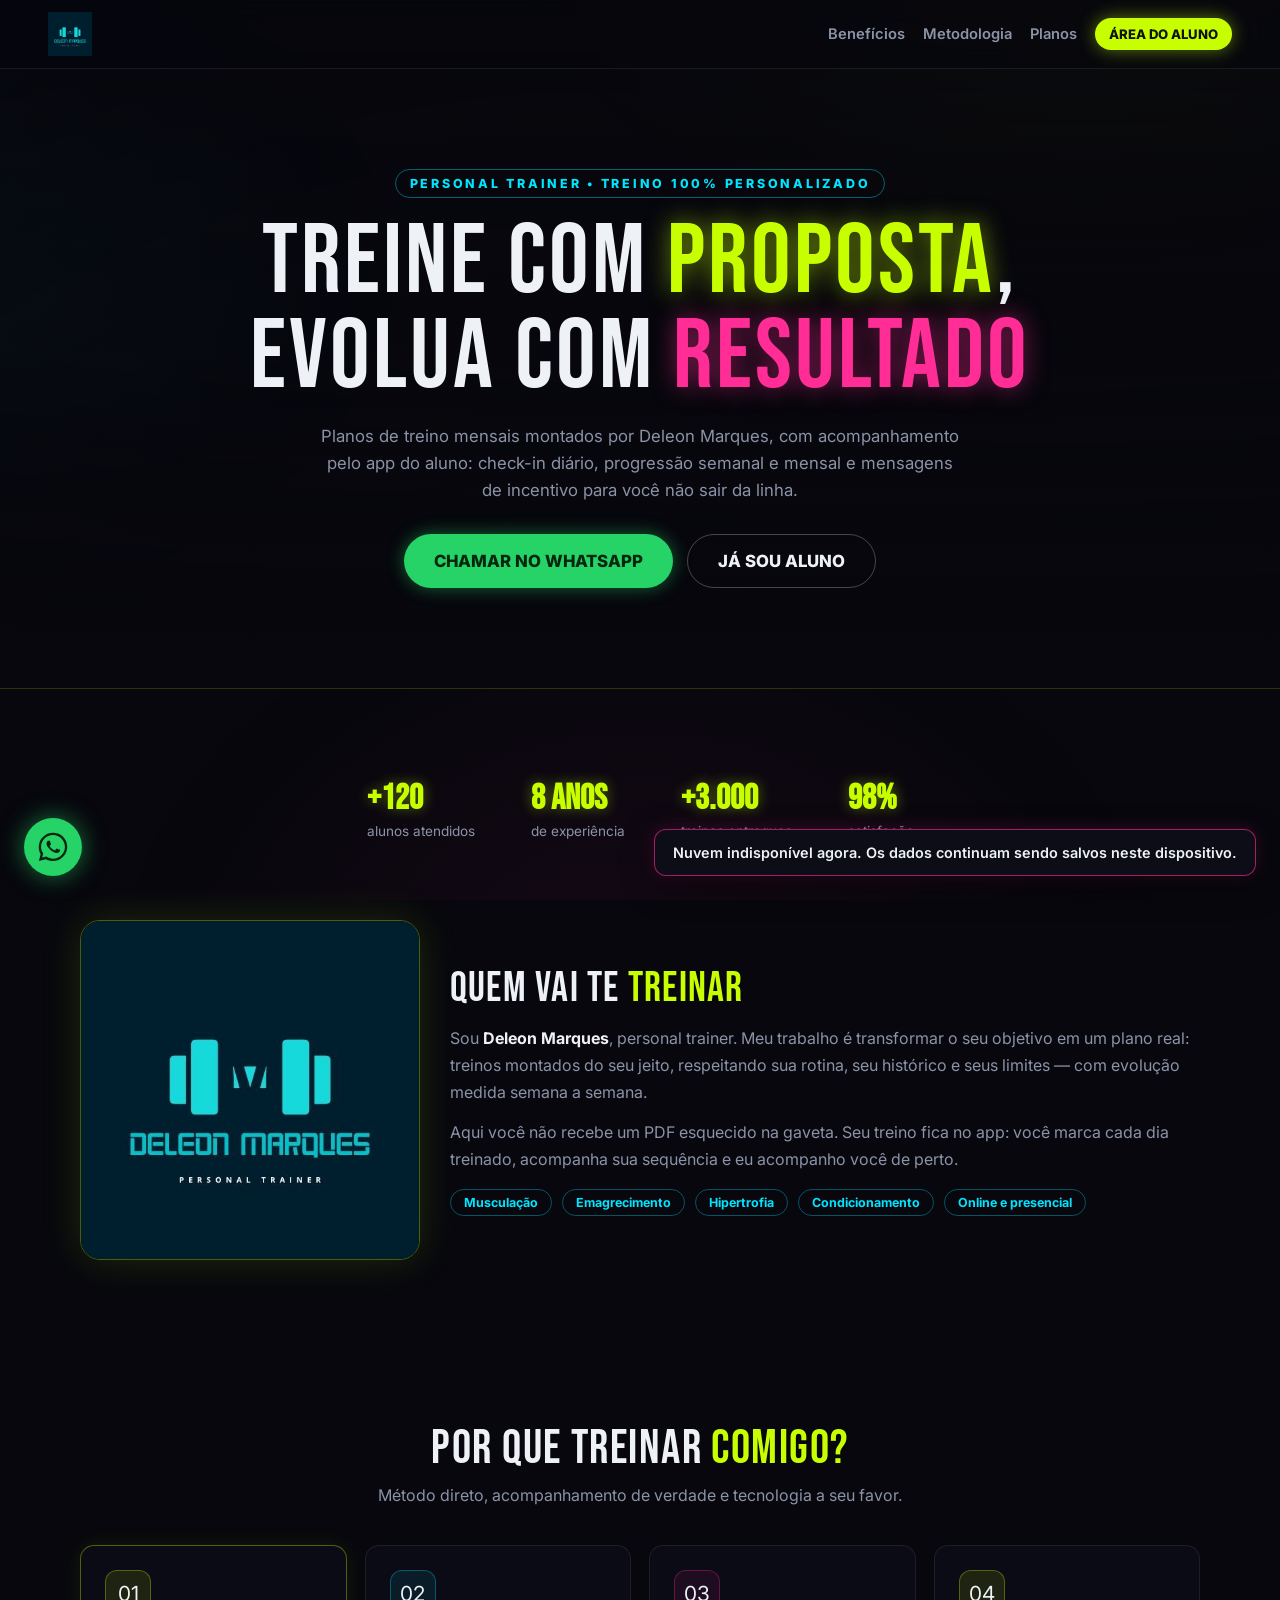
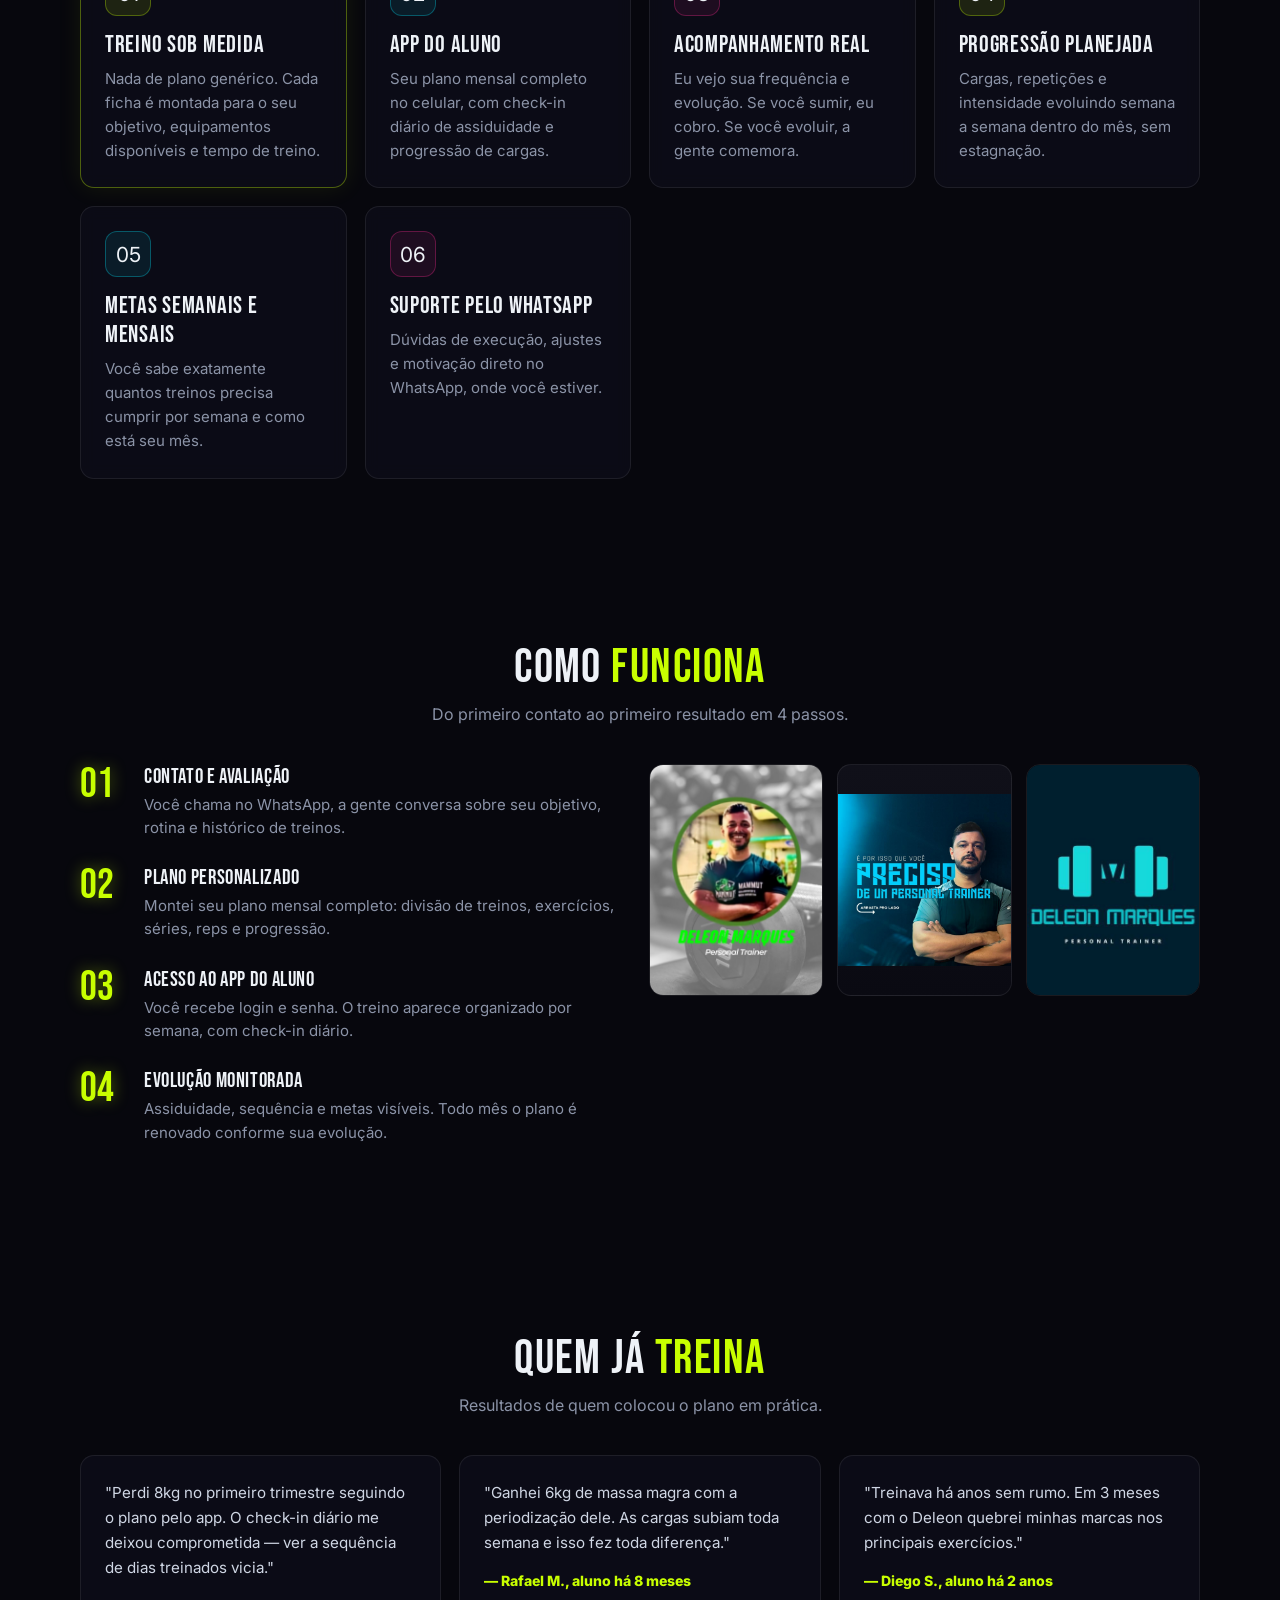
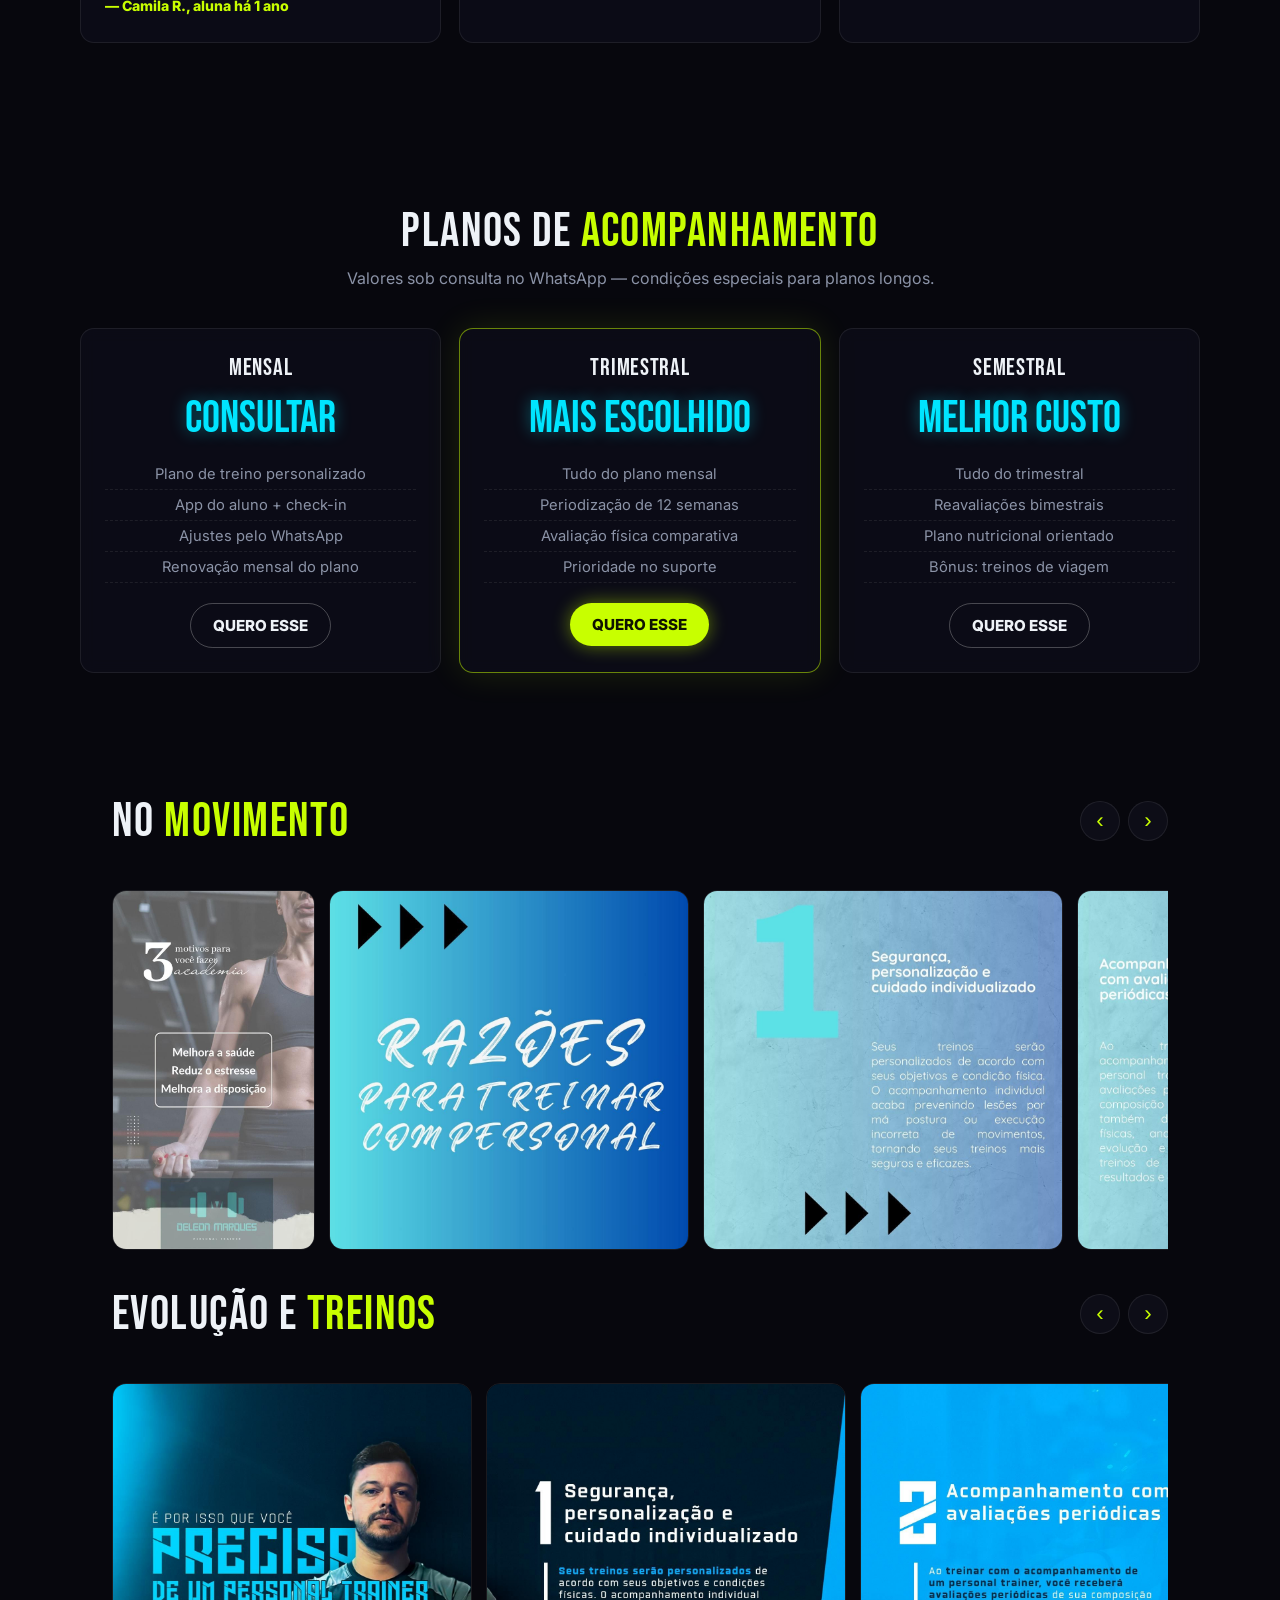
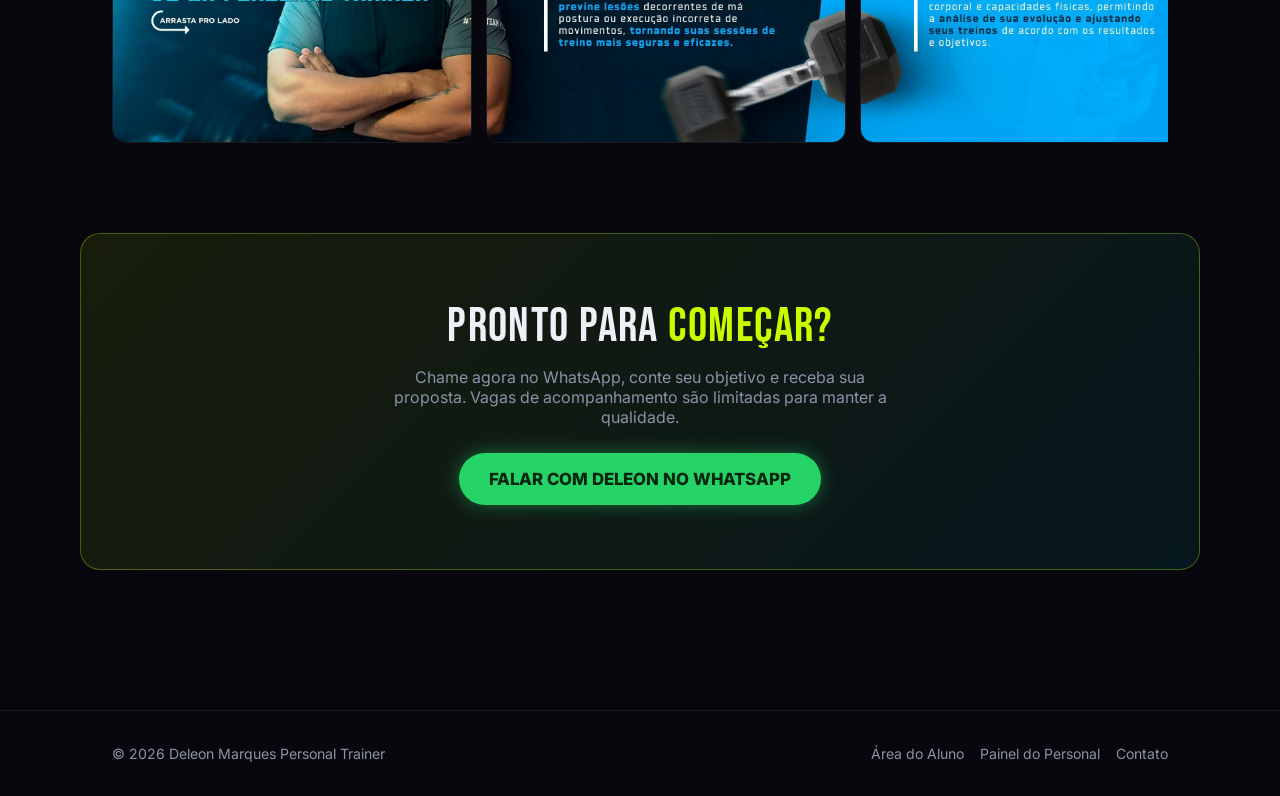
==== index.html @ 44168862 "Imports Deleon Fit - App do Personal Trainer (PWA)" ====
﻿<!DOCTYPE html>
<html lang="pt-BR">
<head>
  <meta charset="UTF-8">
  <meta name="viewport" content="width=device-width, initial-scale=1.0">
  <meta name="theme-color" content="#07070d">
  <title>Deleon Marques | Personal Trainer - Treino personalizado com acompanhamento</title>
  <link rel="icon" type="image/png" href="assets/logo.png">
  <link rel="manifest" href="manifest.json">
  <link rel="stylesheet" href="css/styles.css">
</head>
<body>

  <header class="topbar">
    <a class="brand" href="./">
      <img class="logo-img" src="assets/logo.png" alt="">
      <span class="logo-text">DELEON<span>MARQUES</span></span>
    </a>
    <nav>
      <a class="nav-link" href="#beneficios">Benefícios</a>
      <a class="nav-link" href="#metodologia">Metodologia</a>
      <a class="nav-link" href="#planos">Planos</a>
      <a class="btn btn-neon btn-sm" href="login.html">ÁREA DO ALUNO</a>
    </nav>
  </header>

  <section class="hero-cover" id="inicio">
    <div class="container">
      <div class="hero">
        <span class="tag">Personal Trainer • Treino 100% personalizado</span>
        <h1>TREINE COM <span class="hl">PROPOSTA</span>,<br>EVOLUA COM <span class="hl2">RESULTADO</span></h1>
        <p class="sub">
          Planos de treino mensais montados por Deleon Marques, com acompanhamento pelo app do aluno:
          check-in diário, progressão semanal e mensal e mensagens de incentivo para você não sair da linha.
        </p>
        <div class="cta-row">
          <a class="btn btn-wa btn-lg wa-link" href="#" target="_blank" rel="noopener">
            CHAMAR NO WHATSAPP
          </a>
          <a class="btn btn-outline btn-lg" href="login.html">JÁ SOU ALUNO</a>
        </div>
      </div>
    </div>
  </section>

  <section class="container" style="padding-top:40px;">
    <div class="hero-stats">
      <div class="stat"><b>+120</b><span>alunos atendidos</span></div>
      <div class="stat"><b>8 anos</b><span>de experiência</span></div>
      <div class="stat"><b>+3.000</b><span>treinos entregues</span></div>
      <div class="stat"><b>98%</b><span>satisfação</span></div>
    </div>
  </section>

  <section class="block container" id="sobre">
    <div class="about-grid">
      <div class="about-photo">
        <img src="assets/blog-personal.jpg" alt="Personal trainer Deleon Marques">
      </div>
      <div class="about-txt">
        <h3>QUEM VAI TE <em>TREINAR</em></h3>
        <p>
          Sou <b style="color:var(--text);">Deleon Marques</b>, personal trainer. Meu trabalho é transformar
          o seu objetivo em um plano real: treinos montados do seu jeito, respeitando sua rotina,
          seu histórico e seus limites — com evolução medida semana a semana.
        </p>
        <p>
          Aqui você não recebe um PDF esquecido na gaveta. Seu treino fica no app: você marca
          cada dia treinado, acompanha sua sequência e eu acompanho você de perto.
        </p>
        <div class="chips">
          <span class="chip">Musculação</span>
          <span class="chip">Emagrecimento</span>
          <span class="chip">Hipertrofia</span>
          <span class="chip">Condicionamento</span>
          <span class="chip">Online e presencial</span>
        </div>
      </div>
    </div>
  </section>

  <section class="block container" id="beneficios">
    <div class="section-head">
      <h2>POR QUE TREINAR <em>COMIGO?</em></h2>
      <p>Método direto, acompanhamento de verdade e tecnologia a seu favor.</p>
    </div>
    <div class="grid grid-3">
      <div class="card glow-neon">
        <div class="icon">01</div>
        <h3>Treino sob medida</h3>
        <p>Nada de plano genérico. Cada ficha é montada para o seu objetivo, equipamentos disponíveis e tempo de treino.</p>
      </div>
      <div class="card cyan">
        <div class="icon">02</div>
        <h3>App do aluno</h3>
        <p>Seu plano mensal completo no celular, com check-in diário de assiduidade e progressão de cargas.</p>
      </div>
      <div class="card pink">
        <div class="icon">03</div>
        <h3>Acompanhamento real</h3>
        <p>Eu vejo sua frequência e evolução. Se você sumir, eu cobro. Se você evoluir, a gente comemora.</p>
      </div>
      <div class="card">
        <div class="icon">04</div>
        <h3>Progressão planejada</h3>
        <p>Cargas, repetições e intensidade evoluindo semana a semana dentro do mês, sem estagnação.</p>
      </div>
      <div class="card cyan">
        <div class="icon">05</div>
        <h3>Metas semanais e mensais</h3>
        <p>Você sabe exatamente quantos treinos precisa cumprir por semana e como está seu mês.</p>
      </div>
      <div class="card pink">
        <div class="icon">06</div>
        <h3>Suporte pelo WhatsApp</h3>
        <p>Dúvidas de execução, ajustes e motivação direto no WhatsApp, onde você estiver.</p>
      </div>
    </div>
  </section>

  <section class="block container" id="metodologia">
    <div class="section-head">
      <h2>COMO <em>FUNCIONA</em></h2>
      <p>Do primeiro contato ao primeiro resultado em 4 passos.</p>
    </div>
    <div class="grid grid-2">
      <div class="steps">
        <div class="step">
          <h3>Contato e avaliação</h3>
          <p>Você chama no WhatsApp, a gente conversa sobre seu objetivo, rotina e histórico de treinos.</p>
        </div>
        <div class="step">
          <h3>Plano personalizado</h3>
          <p>Montei seu plano mensal completo: divisão de treinos, exercícios, séries, reps e progressão.</p>
        </div>
        <div class="step">
          <h3>Acesso ao app do aluno</h3>
          <p>Você recebe login e senha. O treino aparece organizado por semana, com check-in diário.</p>
        </div>
        <div class="step">
          <h3>Evolução monitorada</h3>
          <p>Assiduidade, sequência e metas visíveis. Todo mês o plano é renovado conforme sua evolução.</p>
        </div>
      </div>
      <div>
        <div class="gallery-strip" style="margin-top:0;">
          <img src="assets/foto-1.jpg" alt="Treino na academia">
          <img class="inteira" src="assets/foto-2.jpg" alt="Acompanhamento de treino">
          <img src="assets/blog-personal.jpg" alt="Deleon Marques">
        </div>
      </div>
    </div>
  </section>

  <section class="block container" id="depoimentos">
    <div class="section-head">
      <h2>QUEM JÁ <em>TREINA</em></h2>
      <p>Resultados de quem colocou o plano em prática.</p>
    </div>
    <div class="grid grid-3">
      <div class="quote">
        "Perdi 8kg no primeiro trimestre seguindo o plano pelo app. O check-in diário me deixou
        comprometida — ver a sequência de dias treinados vicia."
        <div class="who">— Camila R., aluna há 1 ano</div>
      </div>
      <div class="quote">
        "Ganhei 6kg de massa magra com a periodização dele. As cargas subiam toda semana e isso
        fez toda diferença."
        <div class="who">— Rafael M., aluno há 8 meses</div>
      </div>
      <div class="quote">
        "Treinava há anos sem rumo. Em 3 meses com o Deleon quebrei minhas marcas nos principais
        exercícios."
        <div class="who">— Diego S., aluno há 2 anos</div>
      </div>
    </div>
  </section>

  <section class="block container" id="planos">
    <div class="section-head">
      <h2>PLANOS DE <em>ACOMPANHAMENTO</em></h2>
      <p>Valores sob consulta no WhatsApp — condições especiais para planos longos.</p>
    </div>
    <div class="grid grid-3">
      <div class="card price-card">
        <h3>MENSAL</h3>
        <div class="price">Consultar</div>
        <ul>
          <li>Plano de treino personalizado</li>
          <li>App do aluno + check-in</li>
          <li>Ajustes pelo WhatsApp</li>
          <li>Renovação mensal do plano</li>
        </ul>
        <a class="btn btn-outline wa-link" href="#" target="_blank">QUERO ESSE</a>
      </div>
      <div class="card price-card destaque">
        <h3>TRIMESTRAL</h3>
        <div class="price">Mais escolhido</div>
        <ul>
          <li>Tudo do plano mensal</li>
          <li>Periodização de 12 semanas</li>
          <li>Avaliação física comparativa</li>
          <li>Prioridade no suporte</li>
        </ul>
        <a class="btn btn-neon wa-link" href="#" target="_blank">QUERO ESSE</a>
      </div>
      <div class="card price-card">
        <h3>SEMESTRAL</h3>
        <div class="price">Melhor custo</div>
        <ul>
          <li>Tudo do trimestral</li>
          <li>Reavaliações bimestrais</li>
          <li>Plano nutricional orientado</li>
          <li>Bônus: treinos de viagem</li>
        </ul>
        <a class="btn btn-outline wa-link" href="#" target="_blank">QUERO ESSE</a>
      </div>
    </div>
  </section>

  <section class="carousel-section container" style="margin-top:40px;">
    <div class="section-head" style="display:flex;align-items:center;gap:16px;flex-wrap:wrap;">
      <h2 style="margin:0;">NO <em>MOVIMENTO</em></h2>
      <div style="flex:1;"></div>
      <div class="car-nav">
        <button type="button" class="car-btn" data-target="car-a" data-dir="-1" aria-label="Anterior">‹</button>
        <button type="button" class="car-btn" data-target="car-a" data-dir="1" aria-label="Próxima">›</button>
      </div>
    </div>
    <div class="carousel" id="car-a">
      <img src="assets/car1/1.jpeg" alt="Imagem 1" loading="lazy">
      <img src="assets/car1/2.jpeg" alt="Imagem 2" loading="lazy">
      <img src="assets/car1/3.jpeg" alt="Imagem 3" loading="lazy">
      <img src="assets/car1/4.jpeg" alt="Imagem 4" loading="lazy">
      <img src="assets/car1/5.jpeg" alt="Imagem 5" loading="lazy">
      <img src="assets/car1/6.jpeg" alt="Imagem 6" loading="lazy">
      <img src="assets/car1/7.jpeg" alt="Imagem 7" loading="lazy">
      <img src="assets/car1/8.jpeg" alt="Imagem 8" loading="lazy">
    </div>
  </section>

  <section class="carousel-section container" style="margin-top:26px;">
    <div class="section-head" style="display:flex;align-items:center;gap:16px;flex-wrap:wrap;">
      <h2 style="margin:0;">EVOLUÇÃO E <em>TREINOS</em></h2>
      <div style="flex:1;"></div>
      <div class="car-nav">
        <button type="button" class="car-btn" data-target="car-b" data-dir="-1" aria-label="Anterior">‹</button>
        <button type="button" class="car-btn" data-target="car-b" data-dir="1" aria-label="Próxima">›</button>
      </div>
    </div>
    <div class="carousel" id="car-b">
      <img src="assets/car2/2_1.jpeg" alt="Imagem 2.1" loading="lazy">
      <img src="assets/car2/2_2.jpeg" alt="Imagem 2.2" loading="lazy">
      <img src="assets/car2/2_3.jpeg" alt="Imagem 2.3" loading="lazy">
      <img src="assets/car2/2_4.jpeg" alt="Imagem 2.4" loading="lazy">
      <img src="assets/car2/2_5.jpeg" alt="Imagem 2.5" loading="lazy">
    </div>
  </section>

  <section class="block container" id="contato">
    <div class="cta-final">
      <h2>PRONTO PARA <em style="font-style:normal;color:var(--neon);">COMEÇAR?</em></h2>
      <p>
        Chame agora no WhatsApp, conte seu objetivo e receba sua proposta.
        Vagas de acompanhamento são limitadas para manter a qualidade.
      </p>
      <a class="btn btn-wa btn-lg wa-link" href="#" target="_blank" rel="noopener">
        FALAR COM DELEON NO WHATSAPP
      </a>
    </div>
  </section>

  <footer class="site">
    <div class="container row">
      <div>© 2026 Deleon Marques Personal Trainer</div>
      <div style="display:flex;gap:16px;flex-wrap:wrap;">
        <a href="login.html">Área do Aluno</a>
        <a href="admin.html">Painel do Personal</a>
        <a href="#contato">Contato</a>
      </div>
    </div>
  </footer>

  <a class="wa-float wa-link" href="#" target="_blank" rel="noopener" aria-label="WhatsApp">
    <svg viewBox="0 0 32 32"><path d="M16 .8C7.6.8.8 7.6.8 16c0 2.7.7 5.3 2 7.6L.9 31l7.5-1.9c2.2 1.2 4.8 1.9 7.6 1.9 8.4 0 15.2-6.8 15.2-15.2S24.4.8 16 .8zm0 27.6c-2.4 0-4.7-.7-6.7-1.9l-.5-.3-4.4 1.1 1.2-4.3-.3-.5c-1.3-2-2-4.3-2-6.7C3.3 8.9 9 3.3 16 3.3S28.7 8.9 28.7 16 23 28.4 16 28.4zm7-9.4c-.4-.2-2.3-1.1-2.6-1.2-.3-.2-.6-.2-.8.1-.2.4-1 1.2-1.2 1.5-.2.3-.4.3-.8.1-.4-.2-1.6-.6-3-1.8-1.1-1-1.8-2.2-2-2.5-.2-.4 0-.6.2-.8.2-.2.4-.4.6-.7.2-.2.2-.4.4-.6.2-.2.1-.4 0-.6-.1-.2-.8-2-1.1-2.7-.3-.7-.6-.6-.8-.6h-.7c-.2 0-.6.1-.9.4-.3.4-1.2 1.2-1.2 2.9s1.2 3.4 1.4 3.6c.2.2 2.5 3.8 6 5.3.8.4 1.5.6 2 .7.8.3 1.6.2 2.2.1.7-.1 2.3-.9 2.6-1.8.3-.9.3-1.6.2-1.8-.1-.2-.3-.3-.7-.5z"/></svg>
  </a>

  <script src="js/store.js"></script>
  <script src="js/supabase-config.js"></script>
  <script src="js/cloud.js"></script>
  <script src="js/pwa.js"></script>
  <script>
    CloudReady(function () {
      var db = loadDB();
      var num = (db.settings && db.settings.whatsapp) || '5555997135782';
      var msg = encodeURIComponent('Olá Deleon! Vim pelo site e quero saber mais sobre os treinos personalizados.');
      document.querySelectorAll('.wa-link').forEach(function (a) {
        a.href = 'https://wa.me/' + num + '?text=' + msg;
      });
      document.querySelectorAll('.car-btn').forEach(function (b) {
        b.addEventListener('click', function () {
          var c = document.getElementById(b.dataset.target);
          if (c) c.scrollBy({ left: c.clientWidth * 0.9 * Number(b.dataset.dir), behavior: 'smooth' });
        });
      });
      document.querySelectorAll('img.logo-img').forEach(function (img) {
        img.addEventListener('load', function () { img.classList.add('has'); });
        if (img.complete && img.naturalWidth > 0) img.classList.add('has');
      });
    });
  </script>
</body>
</html>
---- css/styles.css ----
@import url('https://fonts.googleapis.com/css2?family=Bebas+Neue&family=Inter:wght@400;600;800&display=swap');

:root {
  --bg: #07070d;
  --panel: rgba(13, 13, 23, 0.92);
  --panel-solid: #0d0d17;
  --line: rgba(255, 255, 255, 0.08);
  --text: #eef2f7;
  --muted: #8b93a7;
  --neon: #c8ff00;
  --cyan: #00e5ff;
  --pink: #ff2d95;
  --wa: #25d366;
  --radius: 14px;
}

* { margin: 0; padding: 0; box-sizing: border-box; }

html { scroll-behavior: smooth; }

body {
  font-family: 'Inter', system-ui, sans-serif;
  background: var(--bg);
  color: var(--text);
  min-height: 100vh;
  position: relative;
}

body::before {
  content: '';
  display: none;
}

body::after {
  content: '';
  position: fixed;
  inset: 0;
  z-index: -1;
  background:
    radial-gradient(1000px 600px at 85% -10%, rgba(200, 255, 0, 0.07), transparent 60%),
    radial-gradient(900px 600px at -10% 30%, rgba(0, 229, 255, 0.06), transparent 60%),
    radial-gradient(900px 700px at 50% 110%, rgba(255, 45, 149, 0.06), transparent 60%);
}

h1, h2, h3, .display {
  font-family: 'Bebas Neue', Impact, sans-serif;
  letter-spacing: 0.03em;
  font-weight: 400;
}

a { color: inherit; }

img.logo-img {
  height: 44px;
  max-width: 180px;
  object-fit: contain;
  display: none;
}
img.logo-img.has { display: block; }
img.logo-img.has + .logo-text { display: none; }

.logo-text {
  font-family: 'Bebas Neue', Impact, sans-serif;
  font-size: 1.5rem;
  color: var(--neon);
  text-shadow: 0 0 14px rgba(200, 255, 0, 0.55);
  white-space: nowrap;
}
.logo-text span { color: var(--text); }

.topbar {
  position: sticky;
  top: 0;
  z-index: 50;
  display: flex;
  align-items: center;
  gap: 20px;
  padding: 12px clamp(16px, 4vw, 48px);
  background: rgba(7, 7, 13, 0.85);
  backdrop-filter: blur(12px);
  border-bottom: 1px solid var(--line);
}
.brand { display: flex; align-items: center; gap: 10px; text-decoration: none; }
.topbar nav { display: flex; gap: 18px; margin-left: auto; align-items: center; }
.topbar nav a.nav-link {
  text-decoration: none;
  color: var(--muted);
  font-weight: 600;
  font-size: 0.92rem;
  transition: color 0.2s;
}
.topbar nav a.nav-link:hover { color: var(--neon); }

.container { max-width: 1120px; margin: 0 auto; padding: 0 clamp(16px, 4vw, 32px); }

.btn {
  display: inline-flex;
  align-items: center;
  justify-content: center;
  gap: 8px;
  border: none;
  cursor: pointer;
  font-family: 'Inter', sans-serif;
  font-weight: 800;
  font-size: 0.95rem;
  padding: 12px 22px;
  border-radius: 999px;
  text-decoration: none;
  transition: transform 0.15s, box-shadow 0.2s, background 0.2s;
}
.btn:active { transform: scale(0.97); }
.btn-neon {
  background: var(--neon);
  color: #101300;
  box-shadow: 0 0 18px rgba(200, 255, 0, 0.45);
}
.btn-neon:hover { box-shadow: 0 0 30px rgba(200, 255, 0, 0.75); }
.btn-cyan {
  background: var(--cyan);
  color: #001418;
  box-shadow: 0 0 18px rgba(0, 229, 255, 0.4);
}
.btn-pink {
  background: var(--pink);
  color: #fff;
  box-shadow: 0 0 18px rgba(255, 45, 149, 0.4);
}
.btn-wa {
  background: var(--wa);
  color: #05270f;
  box-shadow: 0 0 18px rgba(37, 211, 102, 0.45);
}
.btn-wa:hover { box-shadow: 0 0 30px rgba(37, 211, 102, 0.7); }
.btn-outline {
  background: transparent;
  color: var(--text);
  border: 1px solid rgba(255, 255, 255, 0.25);
}
.btn-outline:hover { border-color: var(--neon); color: var(--neon); }
.btn-sm { padding: 8px 14px; font-size: 0.82rem; }
.btn-lg { padding: 16px 30px; font-size: 1.05rem; }
.btn[disabled] { opacity: 0.5; cursor: not-allowed; }

.hero-cover {
  position: relative;
  min-height: min(72vh, 620px);
  display: flex;
  align-items: center;
  justify-content: center;
  overflow: hidden;
  border-bottom: 1px solid rgba(200, 255, 0, 0.18);
}
.hero-cover::before {
  content: none;
}
.hero-cover::after {
  content: '';
  position: absolute;
  inset: 0;
  z-index: 1;
  background:
    linear-gradient(180deg, rgba(7, 7, 13, 0.6) 0%, rgba(7, 7, 13, 0.3) 45%, #07070d 97%),
    radial-gradient(120% 90% at 70% 20%, transparent 30%, rgba(7, 7, 13, 0.55) 100%);
}
.hero-cover > * { position: relative; z-index: 2; }

.hero {
  padding: clamp(40px, 7vw, 80px) 0;
  text-align: center;
}
.hero .tag {
  display: inline-block;
  font-size: 0.78rem;
  font-weight: 800;
  letter-spacing: 0.22em;
  color: var(--cyan);
  border: 1px solid rgba(0, 229, 255, 0.4);
  padding: 6px 14px;
  border-radius: 999px;
  margin-bottom: 18px;
  text-transform: uppercase;
}
.hero h1 {
  font-size: clamp(3rem, 9vw, 6.2rem);
  line-height: 0.95;
  text-transform: uppercase;
}
.hero h1 .hl {
  color: var(--neon);
  text-shadow: 0 0 24px rgba(200, 255, 0, 0.55);
}
.hero h1 .hl2 {
  color: var(--pink);
  text-shadow: 0 0 24px rgba(255, 45, 149, 0.55);
}
.hero p.sub {
  max-width: 640px;
  margin: 18px auto 30px;
  color: var(--muted);
  font-size: 1.05rem;
  line-height: 1.6;
}
.hero .cta-row { display: flex; gap: 14px; justify-content: center; flex-wrap: wrap; }
.hero-stats {
  display: flex;
  gap: clamp(16px, 5vw, 56px);
  justify-content: center;
  margin-top: 48px;
  flex-wrap: wrap;
}
.hero-stats .stat b {
  display: block;
  font-family: 'Bebas Neue', sans-serif;
  font-size: 2.2rem;
  color: var(--neon);
  text-shadow: 0 0 14px rgba(200, 255, 0, 0.4);
}
.hero-stats .stat span { color: var(--muted); font-size: 0.85rem; }

section.block { padding: clamp(40px, 7vw, 80px) 0; }
.section-head { text-align: center; margin-bottom: 40px; }
.section-head h2 { font-size: clamp(2rem, 5vw, 3rem); text-transform: uppercase; }
.section-head h2 em { font-style: normal; color: var(--neon); }
.section-head p { color: var(--muted); margin-top: 8px; }

.grid { display: grid; gap: 18px; }
.grid-3 { grid-template-columns: repeat(auto-fit, minmax(250px, 1fr)); }
.grid-4 { grid-template-columns: repeat(auto-fit, minmax(210px, 1fr)); }
.grid-2 { grid-template-columns: repeat(auto-fit, minmax(320px, 1fr)); }

.card {
  background: var(--panel);
  border: 1px solid var(--line);
  border-radius: var(--radius);
  padding: 24px;
  backdrop-filter: blur(8px);
}
.card.glow-neon { border-color: rgba(200, 255, 0, 0.35); box-shadow: 0 0 24px rgba(200, 255, 0, 0.08); }
.card h3 { font-size: 1.5rem; margin-bottom: 8px; }
.card .icon {
  width: 46px;
  height: 46px;
  border-radius: 12px;
  display: flex;
  align-items: center;
  justify-content: center;
  font-size: 1.3rem;
  margin-bottom: 14px;
  background: rgba(200, 255, 0, 0.1);
  border: 1px solid rgba(200, 255, 0, 0.3);
}
.card.cyan .icon { background: rgba(0, 229, 255, 0.08); border-color: rgba(0, 229, 255, 0.3); }
.card.pink .icon { background: rgba(255, 45, 149, 0.08); border-color: rgba(255, 45, 149, 0.3); }
.card p { color: var(--muted); font-size: 0.94rem; line-height: 1.6; }

.steps { counter-reset: step; }
.step { position: relative; padding-left: 64px; margin-bottom: 26px; }
.step::before {
  counter-increment: step;
  content: '0' counter(step);
  position: absolute;
  left: 0;
  top: -4px;
  font-family: 'Bebas Neue', sans-serif;
  font-size: 2.6rem;
  color: var(--neon);
  text-shadow: 0 0 16px rgba(200, 255, 0, 0.4);
}
.step h3 { font-size: 1.3rem; margin-bottom: 4px; }
.step p { color: var(--muted); font-size: 0.94rem; line-height: 1.55; }

.quote {
  background: var(--panel);
  border: 1px solid var(--line);
  border-radius: var(--radius);
  padding: 24px;
  font-size: 0.95rem;
  line-height: 1.65;
  color: #cfd6e4;
}
.quote .who { margin-top: 14px; font-weight: 800; color: var(--neon); font-size: 0.88rem; }

.price-card { text-align: center; }
.price-card .price {
  font-family: 'Bebas Neue', sans-serif;
  font-size: 2.8rem;
  color: var(--cyan);
  text-shadow: 0 0 16px rgba(0, 229, 255, 0.4);
  margin: 10px 0;
}
.price-card ul { list-style: none; margin: 14px 0 20px; color: var(--muted); font-size: 0.92rem; }
.price-card ul li { padding: 6px 0; border-bottom: 1px dashed var(--line); }
.price-card.destaque { border-color: rgba(200, 255, 0, 0.5); box-shadow: 0 0 34px rgba(200, 255, 0, 0.12); }

.cta-final {
  text-align: center;
  background: linear-gradient(135deg, rgba(200, 255, 0, 0.09), rgba(0, 229, 255, 0.07));
  border: 1px solid rgba(200, 255, 0, 0.3);
  border-radius: 20px;
  padding: clamp(36px, 6vw, 64px);
}
.cta-final h2 { font-size: clamp(2rem, 5vw, 3rem); text-transform: uppercase; }
.cta-final p { color: var(--muted); margin: 12px auto 26px; max-width: 520px; }

footer.site {
  border-top: 1px solid var(--line);
  margin-top: 60px;
  padding: 34px 0;
  color: var(--muted);
  font-size: 0.88rem;
}
footer.site .row {
  display: flex;
  flex-wrap: wrap;
  gap: 16px;
  align-items: center;
  justify-content: space-between;
}
footer.site a { color: var(--muted); text-decoration: none; }
footer.site a:hover { color: var(--neon); }

.auth-wrap {
  min-height: 100vh;
  display: flex;
  align-items: center;
  justify-content: center;
  padding: 30px 16px;
}
.auth-card {
  width: 100%;
  max-width: 430px;
  background: var(--panel);
  border: 1px solid var(--line);
  border-radius: 18px;
  padding: 34px 30px;
  backdrop-filter: blur(10px);
  box-shadow: 0 20px 60px rgba(0, 0, 0, 0.55);
}
.auth-card .brand { justify-content: center; margin-bottom: 20px; }
.auth-card h1 { font-size: 2rem; text-align: center; text-transform: uppercase; }
.auth-card .hint-top { text-align: center; color: var(--muted); font-size: 0.9rem; margin: 6px 0 20px; }

.tabs {
  display: flex;
  background: rgba(255, 255, 255, 0.04);
  border-radius: 999px;
  padding: 4px;
  margin-bottom: 22px;
}
.tabs button {
  flex: 1;
  border: none;
  background: transparent;
  color: var(--muted);
  font-weight: 700;
  font-size: 0.9rem;
  padding: 10px;
  border-radius: 999px;
  cursor: pointer;
}
.tabs button.active { background: var(--neon); color: #101300; }

.field { margin-bottom: 16px; }
.field label { display: block; font-size: 0.8rem; font-weight: 700; color: var(--muted); margin-bottom: 6px; text-transform: uppercase; letter-spacing: 0.06em; }
.field input, .field select, .field textarea {
  width: 100%;
  background: rgba(255, 255, 255, 0.05);
  border: 1px solid var(--line);
  color: var(--text);
  border-radius: 10px;
  padding: 12px 14px;
  font-family: inherit;
  font-size: 0.95rem;
  outline: none;
  transition: border-color 0.2s, box-shadow 0.2s;
}
.field input:focus, .field select:focus, .field textarea:focus {
  border-color: var(--neon);
  box-shadow: 0 0 0 3px rgba(200, 255, 0, 0.15);
}
.field select option { background: var(--panel-solid); }
.field textarea { resize: vertical; min-height: 90px; }
.row-2 { display: grid; grid-template-columns: 1fr 1fr; gap: 12px; }

.msg-error {
  background: rgba(255, 45, 149, 0.1);
  border: 1px solid rgba(255, 45, 149, 0.4);
  color: #ffb3d9;
  border-radius: 10px;
  padding: 10px 14px;
  font-size: 0.88rem;
  margin-bottom: 14px;
  display: none;
}
.msg-ok {
  background: rgba(200, 255, 0, 0.08);
  border: 1px solid rgba(200, 255, 0, 0.35);
  color: var(--neon);
  border-radius: 10px;
  padding: 10px 14px;
  font-size: 0.88rem;
  margin-bottom: 14px;
  display: none;
}
.visible { display: block !important; }

.code-box {
  display: none;
  text-align: center;
  border: 1px dashed rgba(0, 229, 255, 0.5);
  background: rgba(0, 229, 255, 0.06);
  border-radius: 10px;
  padding: 12px;
  margin-bottom: 16px;
  font-size: 0.85rem;
  color: var(--muted);
}
.code-box b { color: var(--cyan); font-size: 1.4rem; letter-spacing: 0.35em; display: block; margin-top: 6px; }

.demo-creds {
  margin-top: 18px;
  text-align: center;
  font-size: 0.78rem;
  color: var(--muted);
  border-top: 1px dashed var(--line);
  padding-top: 14px;
  line-height: 1.7;
}
.demo-creds code { color: var(--cyan); }

.link-mini { display: block; text-align: center; margin-top: 12px; font-size: 0.83rem; color: var(--muted); text-decoration: none; }
.link-mini:hover { color: var(--neon); }

.page { padding: 26px clamp(14px, 3.5vw, 40px) 60px; max-width: 1180px; margin: 0 auto; }
.page-head { display: flex; align-items: center; gap: 14px; flex-wrap: wrap; margin-bottom: 22px; }
.page-head h1 { font-size: clamp(1.8rem, 4vw, 2.6rem); text-transform: uppercase; }
.page-head h1 em { font-style: normal; color: var(--neon); }
.page-head .spacer { flex: 1; }

.banner-msg {
  border-radius: var(--radius);
  padding: 18px 22px;
  margin-bottom: 22px;
  font-weight: 700;
  display: flex;
  align-items: center;
  gap: 12px;
  animation: fadeUp 0.4s ease;
}
.banner-msg.warn {
  background: linear-gradient(90deg, rgba(255, 45, 149, 0.14), rgba(255, 45, 149, 0.04));
  border: 1px solid rgba(255, 45, 149, 0.45);
  color: #ffc4e2;
}
.banner-msg.good {
  background: linear-gradient(90deg, rgba(200, 255, 0, 0.13), rgba(200, 255, 0, 0.03));
  border: 1px solid rgba(200, 255, 0, 0.45);
  color: var(--neon);
}
.banner-msg.info {
  background: linear-gradient(90deg, rgba(0, 229, 255, 0.1), rgba(0, 229, 255, 0.02));
  border: 1px solid rgba(0, 229, 255, 0.4);
  color: #9beefb;
}
@keyframes fadeUp { from { opacity: 0; transform: translateY(8px); } to { opacity: 1; transform: none; } }

.stats-row { display: grid; grid-template-columns: repeat(auto-fit, minmax(190px, 1fr)); gap: 16px; margin-bottom: 22px; }
.stat-card {
  background: var(--panel);
  border: 1px solid var(--line);
  border-radius: var(--radius);
  padding: 18px 20px;
  display: flex;
  align-items: center;
  gap: 16px;
}
.stat-card .label { font-size: 0.75rem; text-transform: uppercase; letter-spacing: 0.1em; color: var(--muted); font-weight: 700; }
.stat-card .value { font-family: 'Bebas Neue', sans-serif; font-size: 1.9rem; color: var(--text); line-height: 1; margin-top: 4px; }
.stat-card .value small { font-size: 1rem; color: var(--muted); }
.stat-card.neon .value { color: var(--neon); text-shadow: 0 0 12px rgba(200, 255, 0, 0.35); }
.stat-card.cyan .value { color: var(--cyan); text-shadow: 0 0 12px rgba(0, 229, 255, 0.35); }
.stat-card.pink .value { color: var(--pink); text-shadow: 0 0 12px rgba(255, 45, 149, 0.35); }

.ring {
  --pct: 0;
  width: 74px;
  height: 74px;
  border-radius: 50%;
  flex-shrink: 0;
  display: flex;
  align-items: center;
  justify-content: center;
  background: conic-gradient(var(--neon) calc(var(--pct) * 1%), rgba(255, 255, 255, 0.08) 0);
  box-shadow: 0 0 18px rgba(200, 255, 0, 0.25);
}
.ring::before {
  content: attr(data-text);
  width: 58px;
  height: 58px;
  border-radius: 50%;
  background: var(--panel-solid);
  display: flex;
  align-items: center;
  justify-content: center;
  font-weight: 800;
  font-size: 0.95rem;
  color: var(--neon);
}

.progress-line { height: 10px; border-radius: 999px; background: rgba(255, 255, 255, 0.08); overflow: hidden; }
.progress-line i {
  display: block;
  height: 100%;
  border-radius: 999px;
  background: linear-gradient(90deg, var(--neon), var(--cyan));
  box-shadow: 0 0 12px rgba(200, 255, 0, 0.5);
  transition: width 0.6s ease;
}

.today-card {
  background: var(--panel);
  border: 1px solid rgba(0, 229, 255, 0.35);
  box-shadow: 0 0 30px rgba(0, 229, 255, 0.08);
  border-radius: var(--radius);
  padding: 26px;
  margin-bottom: 22px;
  display: grid;
  grid-template-columns: 1fr auto;
  gap: 20px;
  align-items: center;
}
.today-card .date { color: var(--cyan); font-weight: 700; font-size: 0.85rem; text-transform: uppercase; letter-spacing: 0.12em; }
.today-card h2 { font-size: clamp(1.6rem, 4vw, 2.4rem); text-transform: uppercase; margin: 6px 0 4px; }
.today-card h2 span { color: var(--cyan); }
.today-card .focus-sub { color: var(--muted); font-size: 0.94rem; }
.today-card.done-state { border-color: rgba(200, 255, 0, 0.55); box-shadow: 0 0 34px rgba(200, 255, 0, 0.14); }
.checkin-btn {
  font-family: 'Bebas Neue', sans-serif;
  font-size: 1.5rem;
  letter-spacing: 0.05em;
  padding: 18px 34px;
  border-radius: 16px;
  border: none;
  cursor: pointer;
  background: linear-gradient(135deg, var(--neon), #86d900);
  color: #101300;
  box-shadow: 0 0 26px rgba(200, 255, 0, 0.5);
  transition: transform 0.15s, box-shadow 0.2s;
}
.checkin-btn:hover { transform: translateY(-2px); box-shadow: 0 0 40px rgba(200, 255, 0, 0.75); }
.checkin-btn:disabled { background: rgba(200, 255, 0, 0.15); color: var(--neon); box-shadow: none; cursor: default; }
.undo-link { display: block; text-align: center; margin-top: 8px; font-size: 0.78rem; color: var(--muted); background: none; border: none; cursor: pointer; }
.undo-link:hover { color: var(--pink); }

.panel-grid { display: grid; grid-template-columns: 1.2fr 1fr; gap: 18px; }
@media (max-width: 860px) { .panel-grid { grid-template-columns: 1fr; } }

.cal {
  display: grid;
  grid-template-columns: repeat(7, 1fr);
  gap: 6px;
}
.cal .dow { text-align: center; font-size: 0.68rem; font-weight: 800; color: var(--muted); text-transform: uppercase; padding-bottom: 4px; }
.cal .day {
  aspect-ratio: 1;
  border-radius: 9px;
  display: flex;
  align-items: center;
  justify-content: center;
  font-size: 0.8rem;
  font-weight: 700;
  color: var(--muted);
  background: rgba(255, 255, 255, 0.04);
  border: 1px solid transparent;
}
.cal .day.future { opacity: 0.3; }
.cal .day.done {
  background: rgba(200, 255, 0, 0.16);
  border-color: rgba(200, 255, 0, 0.6);
  color: var(--neon);
  box-shadow: 0 0 10px rgba(200, 255, 0, 0.25);
}
.cal .day.today { border-color: var(--cyan); color: var(--cyan); box-shadow: 0 0 10px rgba(0, 229, 255, 0.35); }
.cal .day.missed { color: #b3556e; }

.week-tabs { display: flex; gap: 8px; flex-wrap: wrap; margin-bottom: 16px; }
.week-tabs button {
  border: 1px solid var(--line);
  background: rgba(255, 255, 255, 0.04);
  color: var(--muted);
  padding: 9px 18px;
  border-radius: 999px;
  font-weight: 800;
  font-size: 0.85rem;
  cursor: pointer;
}
.week-tabs button.active { background: var(--neon); color: #101300; border-color: var(--neon); box-shadow: 0 0 16px rgba(200, 255, 0, 0.35); }

.day-card {
  background: var(--panel);
  border: 1px solid var(--line);
  border-radius: var(--radius);
  padding: 20px;
}
.day-card.suggested { border-color: rgba(0, 229, 255, 0.55); box-shadow: 0 0 22px rgba(0, 229, 255, 0.12); }
.day-card .badge-dia {
  display: inline-block;
  font-size: 0.72rem;
  font-weight: 800;
  text-transform: uppercase;
  letter-spacing: 0.1em;
  color: var(--pink);
  border: 1px solid rgba(255, 45, 149, 0.4);
  padding: 3px 10px;
  border-radius: 999px;
  margin-bottom: 10px;
}
.day-card.suggested .badge-dia { color: var(--cyan); border-color: rgba(0, 229, 255, 0.5); }
.day-card h4 { font-size: 1.25rem; margin-bottom: 10px; }
.day-card ul { list-style: none; }
.day-card ul li {
  padding: 7px 0 7px 18px;
  position: relative;
  color: #cfd6e4;
  font-size: 0.92rem;
  border-bottom: 1px dashed var(--line);
}
.day-card ul li:last-child { border-bottom: none; }
.day-card ul li::before {
  content: '';
  position: absolute;
  left: 0;
  top: 13px;
  width: 7px;
  height: 7px;
  border-radius: 50%;
  background: var(--neon);
  box-shadow: 0 0 8px rgba(200, 255, 0, 0.6);
}

.admin-tabs { display: flex; gap: 8px; flex-wrap: wrap; margin-bottom: 22px; }
.admin-tabs button {
  border: 1px solid var(--line);
  background: rgba(255, 255, 255, 0.04);
  color: var(--muted);
  padding: 10px 22px;
  border-radius: 999px;
  font-weight: 800;
  font-size: 0.9rem;
  cursor: pointer;
}
.admin-tabs button.active { background: var(--pink); color: #fff; border-color: var(--pink); box-shadow: 0 0 18px rgba(255, 45, 149, 0.4); }

.table-wrap { overflow-x: auto; border-radius: var(--radius); border: 1px solid var(--line); background: var(--panel); }
table.tb { width: 100%; border-collapse: collapse; min-width: 760px; }
table.tb th {
  text-align: left;
  font-size: 0.72rem;
  text-transform: uppercase;
  letter-spacing: 0.1em;
  color: var(--muted);
  padding: 14px 16px;
  border-bottom: 1px solid var(--line);
}
table.tb td { padding: 13px 16px; border-bottom: 1px solid rgba(255, 255, 255, 0.05); font-size: 0.9rem; }
table.tb tr:last-child td { border-bottom: none; }
.badge-status {
  font-size: 0.72rem;
  font-weight: 800;
  text-transform: uppercase;
  padding: 4px 10px;
  border-radius: 999px;
}
.badge-status.ativo { background: rgba(200, 255, 0, 0.12); color: var(--neon); border: 1px solid rgba(200, 255, 0, 0.4); }
.badge-status.pendente { background: rgba(255, 193, 7, 0.1); color: #ffd54d; border: 1px solid rgba(255, 193, 7, 0.4); }
.badge-status.bloqueado { background: rgba(255, 45, 149, 0.1); color: #ff8ac2; border: 1px solid rgba(255, 45, 149, 0.4); }
.mini-actions { display: flex; gap: 6px; flex-wrap: wrap; }
.mini-btn {
  border: 1px solid var(--line);
  background: rgba(255, 255, 255, 0.05);
  color: var(--text);
  border-radius: 8px;
  padding: 6px 11px;
  font-size: 0.76rem;
  font-weight: 700;
  cursor: pointer;
}
.mini-btn:hover { border-color: var(--neon); color: var(--neon); }
.mini-btn.danger:hover { border-color: var(--pink); color: var(--pink); }

.week-editor {
  border: 1px solid var(--line);
  border-radius: var(--radius);
  padding: 18px;
  margin-bottom: 16px;
  background: rgba(255, 255, 255, 0.02);
}
.week-editor > h3 { color: var(--cyan); font-size: 1.4rem; margin-bottom: 12px; }
.day-editor {
  display: grid;
  grid-template-columns: 150px 1fr 2fr;
  gap: 10px;
  align-items: start;
  margin-bottom: 10px;
}
@media (max-width: 760px) { .day-editor { grid-template-columns: 1fr; } }

.add-dia-btn {
  width: 100%;
  margin-top: 4px;
  padding: 10px;
  background: transparent;
  border: 1px dashed rgba(0, 255, 136, 0.45);
  border-radius: var(--radius);
  color: var(--neon);
  font-weight: 700;
  font-size: 0.85rem;
  letter-spacing: 1px;
  cursor: pointer;
  transition: background 0.2s, border-color 0.2s;
}
.add-dia-btn:hover { background: rgba(0, 255, 136, 0.08); border-color: var(--neon); }

.toast-zone { position: fixed; bottom: 24px; right: 24px; z-index: 100; display: flex; flex-direction: column; gap: 10px; }
.toast {
  background: var(--panel-solid);
  border: 1px solid rgba(200, 255, 0, 0.5);
  color: var(--text);
  border-radius: 12px;
  padding: 14px 18px;
  font-size: 0.9rem;
  font-weight: 600;
  box-shadow: 0 10px 30px rgba(0, 0, 0, 0.5), 0 0 18px rgba(200, 255, 0, 0.15);
  animation: toastIn 0.3s ease;
}
.toast.pink { border-color: rgba(255, 45, 149, 0.6); box-shadow: 0 10px 30px rgba(0, 0, 0, 0.5), 0 0 18px rgba(255, 45, 149, 0.2); }
@keyframes toastIn { from { opacity: 0; transform: translateX(20px); } to { opacity: 1; transform: none; } }

.empty-state { text-align: center; padding: 50px 20px; color: var(--muted); }
.empty-state h3 { color: var(--text); font-size: 1.8rem; margin-bottom: 8px; }
.empty-state .btn { margin-top: 20px; }

.wa-float {
  position: fixed;
  bottom: 24px;
  left: 24px;
  z-index: 90;
  width: 58px;
  height: 58px;
  border-radius: 50%;
  background: var(--wa);
  display: flex;
  align-items: center;
  justify-content: center;
  box-shadow: 0 0 24px rgba(37, 211, 102, 0.55);
  transition: transform 0.2s;
  text-decoration: none;
}
.wa-float:hover { transform: scale(1.1); }
.wa-float svg { width: 30px; height: 30px; fill: #05270f; }

@media (max-width: 720px) {
  .topbar nav a.nav-link { display: none; }
  .today-card { grid-template-columns: 1fr; }
  .checkin-btn { width: 100%; }
}

.about-grid {
  display: grid;
  grid-template-columns: 340px 1fr;
  gap: 30px;
  align-items: center;
}
@media (max-width: 820px) { .about-grid { grid-template-columns: 1fr; } }
.about-photo {
  border-radius: 20px;
  overflow: hidden;
  border: 1px solid rgba(200, 255, 0, 0.35);
  box-shadow: 0 0 40px rgba(200, 255, 0, 0.14);
}
.about-photo img { width: 100%; display: block; aspect-ratio: 1; object-fit: cover; }
.about-txt h3 { font-size: clamp(1.8rem, 4vw, 2.6rem); text-transform: uppercase; margin-bottom: 12px; }
.about-txt h3 em { font-style: normal; color: var(--neon); }
.about-txt p { color: var(--muted); line-height: 1.7; margin-bottom: 12px; }
.about-txt .chips { display: flex; gap: 10px; flex-wrap: wrap; margin-top: 16px; }
.about-txt .chip {
  font-size: 0.78rem;
  font-weight: 700;
  color: var(--cyan);
  border: 1px solid rgba(0, 229, 255, 0.35);
  border-radius: 999px;
  padding: 5px 13px;
}

.gallery-strip {
  display: grid;
  grid-template-columns: repeat(auto-fit, minmax(170px, 1fr));
  gap: 14px;
  margin-top: 28px;
  align-items: start;
}
.gallery-strip img {
  width: 100%;
  aspect-ratio: 3 / 4;
  object-fit: cover;
  border-radius: 14px;
  border: 1px solid var(--line);
  transition: transform 0.25s, box-shadow 0.25s;
}
.gallery-strip img:hover {
  transform: translateY(-5px);
  box-shadow: 0 14px 34px rgba(0, 229, 255, 0.18);
}
.gallery-strip img.inteira {
  object-fit: contain;
  background: linear-gradient(180deg, #101019, #0a0a12);
}

.quick-actions { display: flex; gap: 10px; flex-wrap: wrap; margin-bottom: 24px; }

.mini-title { color: var(--text); font-size: 0.85rem; letter-spacing: 3px; margin-bottom: 14px; font-weight: 700; }

.como-strip { display: grid; grid-template-columns: repeat(4, 1fr); gap: 12px; }
.como-step { display: flex; align-items: center; gap: 10px; background: rgba(255,255,255,.03); border: 1px solid var(--line); border-radius: var(--radius); padding: 12px 14px; color: var(--muted); font-size: 0.82rem; line-height: 1.45; }
.como-step b { flex: 0 0 auto; width: 30px; height: 30px; display: grid; place-items: center; border-radius: 50%; background: rgba(0,255,136,.12); color: var(--neon); font-size: 0.95rem; }
@media (max-width: 900px) { .como-strip { grid-template-columns: repeat(2, 1fr); } }
@media (max-width: 520px) { .como-strip { grid-template-columns: 1fr; } }

.desempenho-grid { display: grid; grid-template-columns: 2fr 1fr; gap: 16px; }
.dp-minis { display: flex; flex-direction: column; gap: 14px; justify-content: center; }
.dp-mini .value { font-size: 1.7rem; }
.bar-row { display: grid; grid-template-columns: 110px 1fr 52px; gap: 10px; align-items: center; margin-bottom: 12px; }
.bar-label { color: var(--muted); font-size: 0.78rem; }
.bar-track { height: 12px; background: rgba(255,255,255,.06); border-radius: 99px; overflow: hidden; }
.bar-fill { display: block; height: 100%; border-radius: 99px; transition: width .6s ease; }
.bar-val { font-size: 0.8rem; text-align: right; }
@media (max-width: 800px) { .desempenho-grid { grid-template-columns: 1fr; } }

.motiv-grid { display: grid; grid-template-columns: repeat(3, 1fr); gap: 14px; }
.motiv-card p { font-weight: 700; line-height: 1.55; margin-bottom: 10px; font-size: 0.98rem; }
.motiv-card span { color: var(--muted); font-size: 0.82rem; }
.motiv-card.neon p { color: var(--neon); } .motiv-card.cyan p { color: var(--cyan); } .motiv-card.pink p { color: var(--pink); }
@media (max-width: 800px) { .motiv-grid { grid-template-columns: 1fr; } }

.carousel-section .page-head { align-items: center; }
.car-nav { display: flex; gap: 8px; }
.car-btn { width: 40px; height: 40px; border-radius: 50%; border: 1px solid var(--line); background: var(--panel-solid); color: var(--neon); font-size: 1.4rem; cursor: pointer; transition: border-color .2s, transform .15s; }
.car-btn:hover { border-color: var(--neon); transform: scale(1.06); }
.carousel { display: flex; gap: 14px; overflow-x: auto; scroll-snap-type: x mandatory; padding-bottom: 10px; scrollbar-width: thin; scrollbar-color: rgba(0,255,136,.35) transparent; }
.carousel::-webkit-scrollbar { height: 6px; }
.carousel::-webkit-scrollbar-thumb { background: rgba(0,255,136,.35); border-radius: 99px; }
.carousel img { flex: 0 0 auto; height: min(360px, 50vw); width: auto; max-width: 86vw; object-fit: cover; border-radius: var(--radius); border: 1px solid var(--line); scroll-snap-align: start; }

html { scroll-behavior: smooth; }

.modal-overlay { position: fixed; inset: 0; background: rgba(4, 5, 12, 0.82); backdrop-filter: blur(4px); z-index: 90; display: flex; align-items: center; justify-content: center; padding: 20px; }
.modal-box { width: min(640px, 100%); max-height: 88vh; overflow-y: auto; background: var(--panel-solid, #10121c); border: 1px solid var(--line); border-radius: var(--radius); padding: 22px; }
.modal-head { display: flex; align-items: center; justify-content: space-between; gap: 12px; margin-bottom: 16px; }
.modal-head h3 { color: var(--neon); font-size: 1.1rem; letter-spacing: 1px; }
.mp-stats { margin-bottom: 0; }

.rest-card { margin-top: 22px; border-color: rgba(34, 211, 238, 0.28); }
.rest-top { display: flex; justify-content: space-between; align-items: baseline; gap: 10px; flex-wrap: wrap; margin-bottom: 14px; }
.rest-presets { display: flex; gap: 8px; flex-wrap: wrap; margin-bottom: 16px; }
.rest-preset { padding: 8px 16px; border-radius: 99px; border: 1px solid var(--line); background: transparent; color: var(--muted); font-weight: 700; cursor: pointer; font-size: 0.88rem; transition: all 0.2s; }
.rest-preset:hover { border-color: var(--cyan); }
.rest-preset.active { border-color: var(--cyan); color: var(--cyan); background: rgba(34, 211, 238, 0.1); box-shadow: 0 0 12px rgba(34, 211, 238, 0.15); }
.rest-main { display: flex; align-items: center; justify-content: space-between; gap: 14px; flex-wrap: wrap; margin-bottom: 12px; }
.rest-display { font-size: clamp(2.6rem, 9vw, 3.8rem); font-weight: 800; font-variant-numeric: tabular-nums; color: var(--text); line-height: 1; }
.rest-display.running { color: var(--cyan); text-shadow: 0 0 20px rgba(34, 211, 238, 0.5); }

.rest-card.rest-mini { position: fixed; right: 14px; bottom: 16px; z-index: 80; width: auto; max-width: 220px; padding: 10px 16px; box-shadow: 0 10px 34px rgba(0, 0, 0, 0.55); cursor: pointer; animation: restPop 0.25s ease; }
.rest-card.rest-mini .rest-top, .rest-card.rest-mini .rest-presets, .rest-card.rest-mini .progress-line { display: none; }
.rest-card.rest-mini .rest-main { margin: 0; flex-direction: column; align-items: center; gap: 4px; }
.rest-card.rest-mini .rest-display { font-size: 1.7rem; color: var(--cyan); }
.rest-card.rest-mini #rest-start { pointer-events: none; padding: 2px 8px; font-size: 0.62rem; letter-spacing: 1px; }
.rest-card.rest-mini .undo-link { display: none; }
@keyframes restPop { from { transform: translateY(20px); opacity: 0; } to { transform: translateY(0); opacity: 1; } }

/* ===== Carrossel de treinos da semana (painel do aluno) ===== */
.treinos-head {
  display: flex;
  align-items: center;
  justify-content: space-between;
  gap: 10px;
  margin-bottom: 12px;
}
.treinos-carousel {
  display: flex;
  gap: 14px;
  overflow-x: auto;
  scroll-snap-type: x mandatory;
  padding: 4px 2px 14px;
  scrollbar-width: thin;
  scrollbar-color: rgba(200, 255, 0, 0.35) transparent;
}
.treinos-carousel::-webkit-scrollbar { height: 6px; }
.treinos-carousel::-webkit-scrollbar-thumb { background: rgba(200, 255, 0, 0.35); border-radius: 99px; }
.treinos-carousel .day-card {
  flex: 0 0 auto;
  width: min(340px, 85vw);
  scroll-snap-align: start;
  scroll-snap-margin-left: 16px;
}
.treinos-carousel .dc-badges {
  display: flex;
  gap: 8px;
  flex-wrap: wrap;
  align-items: center;
  margin-bottom: 10px;
}
.badge-semana {
  display: inline-block;
  font-size: 0.7rem;
  font-weight: 800;
  text-transform: uppercase;
  letter-spacing: 0.08em;
  color: var(--cyan);
  border: 1px solid rgba(0, 229, 255, 0.45);
  background: rgba(0, 229, 255, 0.07);
  padding: 3px 10px;
  border-radius: 999px;
}
.badge-hoje {
  display: inline-block;
  font-size: 0.66rem;
  font-weight: 800;
  letter-spacing: 0.12em;
  color: var(--neon);
  background: rgba(200, 255, 0, 0.12);
  border: 1px solid rgba(200, 255, 0, 0.5);
  padding: 3px 10px;
  border-radius: 999px;
  margin-bottom: 10px;
  animation: fadeUp 0.4s ease;
}
.dc-progressao { color: var(--cyan); font-size: 0.8rem; margin-bottom: 8px; }
.car-dots {
  display: flex;
  justify-content: center;
  gap: 7px;
  margin-top: 4px;
}
.car-dots button {
  width: 9px;
  height: 9px;
  border-radius: 999px;
  border: none;
  background: rgba(255, 255, 255, 0.18);
  cursor: pointer;
  transition: width 0.25s, background 0.25s;
  padding: 0;
}
.car-dots button.active {
  width: 24px;
  background: var(--neon);
  box-shadow: 0 0 10px rgba(200, 255, 0, 0.5);
}

/* ===== Desempenho: minis em linha ===== */
.desempenho-grid { grid-template-columns: 1fr; }
.dp-minis {
  display: grid !important;
  grid-template-columns: repeat(auto-fit, minmax(170px, 1fr));
  gap: 14px;
  flex-direction: unset;
}
.dp-mini {
  background: rgba(255, 255, 255, 0.03);
  border: 1px solid var(--line);
  border-radius: var(--radius);
  padding: 16px 18px;
}
.dp-mini .label {
  font-size: 0.72rem;
  text-transform: uppercase;
  letter-spacing: 0.1em;
  color: var(--muted);
  font-weight: 700;
  margin-bottom: 6px;
}

/* ===== Medidas e peso ===== */
.medidas-card .medida-grid {
  display: grid;
  grid-template-columns: repeat(auto-fill, minmax(150px, 1fr));
  gap: 10px 12px;
  margin-bottom: 14px;
}
.medidas-card .field { margin-bottom: 0; }
.md-resumo {
  display: flex;
  align-items: center;
  gap: 12px 20px;
  flex-wrap: wrap;
  color: var(--muted);
  font-size: 0.86rem;
  background: rgba(0, 229, 255, 0.05);
  border: 1px dashed rgba(0, 229, 255, 0.3);
  border-radius: 12px;
  padding: 12px 16px;
  margin-bottom: 14px;
}
.md-resumo b { color: var(--text); }
.delta {
  display: inline-flex;
  align-items: center;
  font-style: normal;
  font-size: 0.72rem;
  font-weight: 800;
  padding: 2px 8px;
  border-radius: 999px;
  margin-left: 6px;
}
.delta.bom { color: var(--neon); background: rgba(200, 255, 0, 0.12); border: 1px solid rgba(200, 255, 0, 0.35); }
.delta.ruim { color: #ff8ac2; background: rgba(255, 45, 149, 0.1); border: 1px solid rgba(255, 45, 149, 0.35); }
.md-row {
  border: 1px solid var(--line);
  border-radius: var(--radius);
  background: rgba(255, 255, 255, 0.02);
  padding: 12px 14px;
  margin-bottom: 10px;
}
.md-head {
  display: flex;
  align-items: center;
  justify-content: space-between;
  gap: 10px;
  margin-bottom: 8px;
}
.md-head b { color: var(--cyan); font-size: 0.92rem; }
.md-row .md-del { margin-top: 0; }
.md-chips { display: flex; gap: 8px; flex-wrap: wrap; }
.md-chip {
  display: inline-flex;
  align-items: baseline;
  gap: 5px;
  background: rgba(255, 255, 255, 0.04);
  border: 1px solid var(--line);
  border-radius: 999px;
  padding: 4px 11px;
  font-size: 0.78rem;
}
.md-chip small:first-child { color: var(--muted); }
.md-chip b small { color: var(--muted); font-weight: 400; }
.md-chip .delta { margin-left: 2px; }
.md-chart svg { width: 100%; height: auto; display: block; }
.md-lbl { fill: var(--muted); font-size: 9px; font-family: Inter, sans-serif; }
.md-chart-empty { color: var(--muted); font-size: 0.84rem; padding: 10px 0 2px; }
table.mp-tb { min-width: 480px; }

/* ===== Cargas por exercício ===== */
.day-card ul li { display: flex; align-items: center; justify-content: space-between; gap: 10px; }
.day-card ul li::before { top: 50%; margin-top: -3px; }
.ex-nome { flex: 1; min-width: 0; overflow-wrap: anywhere; }
.ex-carga {
  display: inline-flex;
  align-items: center;
  gap: 5px;
  flex: 0 0 auto;
  white-space: nowrap;
}
.ex-carga input {
  width: 62px;
  padding: 6px 6px;
  background: rgba(255, 255, 255, 0.06);
  border: 1px solid var(--line);
  border-radius: 8px;
  color: var(--text);
  font-family: inherit;
  font-size: 0.86rem;
  font-weight: 700;
  text-align: center;
  outline: none;
  transition: border-color 0.2s, box-shadow 0.2s;
}
.ex-carga input::-webkit-outer-spin-button,
.ex-carga input::-webkit-inner-spin-button { -webkit-appearance: none; margin: 0; }
.ex-carga input[type='number'] { -moz-appearance: textfield; appearance: textfield; }
.ex-carga input:focus { border-color: var(--neon); box-shadow: 0 0 0 3px rgba(200, 255, 0, 0.15); }
.ex-carga input.saved-flash { border-color: var(--neon); box-shadow: 0 0 14px rgba(200, 255, 0, 0.55); }
.ex-carga em { font-style: normal; color: var(--muted); font-size: 0.7rem; font-weight: 700; }
.ex-ultimo {
  color: var(--muted);
  font-size: 0.68rem;
  white-space: nowrap;
}
.ex-ultimo .delta { margin-left: 0; padding: 1px 5px; }

.cargas-card .cg-topo {
  display: flex;
  justify-content: space-between;
  gap: 10px;
  flex-wrap: wrap;
  color: var(--cyan);
  font-size: 0.78rem;
  font-weight: 800;
  text-transform: uppercase;
  letter-spacing: 0.06em;
  margin-bottom: 8px;
}
.cg-lista { max-height: 340px; overflow-y: auto; scrollbar-width: thin; scrollbar-color: rgba(200,255,0,.35) transparent; }
.cg-row {
  display: flex;
  align-items: center;
  justify-content: space-between;
  gap: 12px;
  padding: 9px 2px;
  border-bottom: 1px dashed var(--line);
}
.cg-row:last-child { border-bottom: none; }
.cg-nome { flex: 1; min-width: 0; font-size: 0.84rem; color: #cfd6e4; overflow-wrap: anywhere; }
.cg-val { text-align: right; white-space: nowrap; font-size: 0.85rem; }
.cg-val b { color: var(--text); }
.cg-val small { display: block; color: var(--muted); font-size: 0.68rem; margin-top: 1px; }

@media (max-width: 520px) {
  .day-card ul li { flex-wrap: wrap; }
  .ex-carga { width: 100%; justify-content: flex-end; padding-left: 18px; }
}

/* ===== Frase do dia ===== */
.frase-dia-card {
  position: relative;
  overflow: hidden;
  border-color: rgba(0, 229, 255, 0.28);
  box-shadow: 0 0 30px rgba(0, 229, 255, 0.07);
  animation: fadeUp 0.5s ease;
}
.frase-dia-card p {
  color: #eef2f7;
  line-height: 1.75;
  font-size: clamp(1.15rem, 3.5vw, 1.55rem);
  font-weight: 700;
  margin: 6px 0 16px;
  position: relative;
  z-index: 1;
}
.fd-quote {
  position: absolute;
  top: -26px;
  left: 10px;
  font-family: 'Bebas Neue', sans-serif;
  font-size: 9rem;
  color: rgba(0, 229, 255, 0.09);
  pointer-events: none;
  user-select: none;
}
.fd-foot {
  display: flex;
  align-items: center;
  justify-content: space-between;
  gap: 10px;
  flex-wrap: wrap;
}
.fd-foot span:first-child { color: var(--muted); font-size: 0.82rem; }
.fd-info {
  color: var(--cyan);
  font-size: 0.72rem;
  font-weight: 800;
  text-transform: uppercase;
  letter-spacing: 0.08em;
  border: 1px solid rgba(0, 229, 255, 0.4);
  border-radius: 999px;
  padding: 4px 12px;
  white-space: nowrap;
}

/* ===== Mobile ===== */
@media (max-width: 720px) {
  .quick-actions {
    flex-wrap: nowrap;
    overflow-x: auto;
    padding-bottom: 6px;
    scrollbar-width: none;
    -webkit-overflow-scrolling: touch;
  }
  .quick-actions::-webkit-scrollbar { display: none; }
  .quick-actions .btn { white-space: nowrap; flex: 0 0 auto; }
  .treinos-carousel .day-card { width: min(320px, 88vw); }
  .car-nav { order: -1; }
  .medidas-card .medida-grid { grid-template-columns: repeat(2, 1fr); }
  .dp-minis { grid-template-columns: 1fr; }
  .fd-foot span:first-child { max-width: 100%; }
}
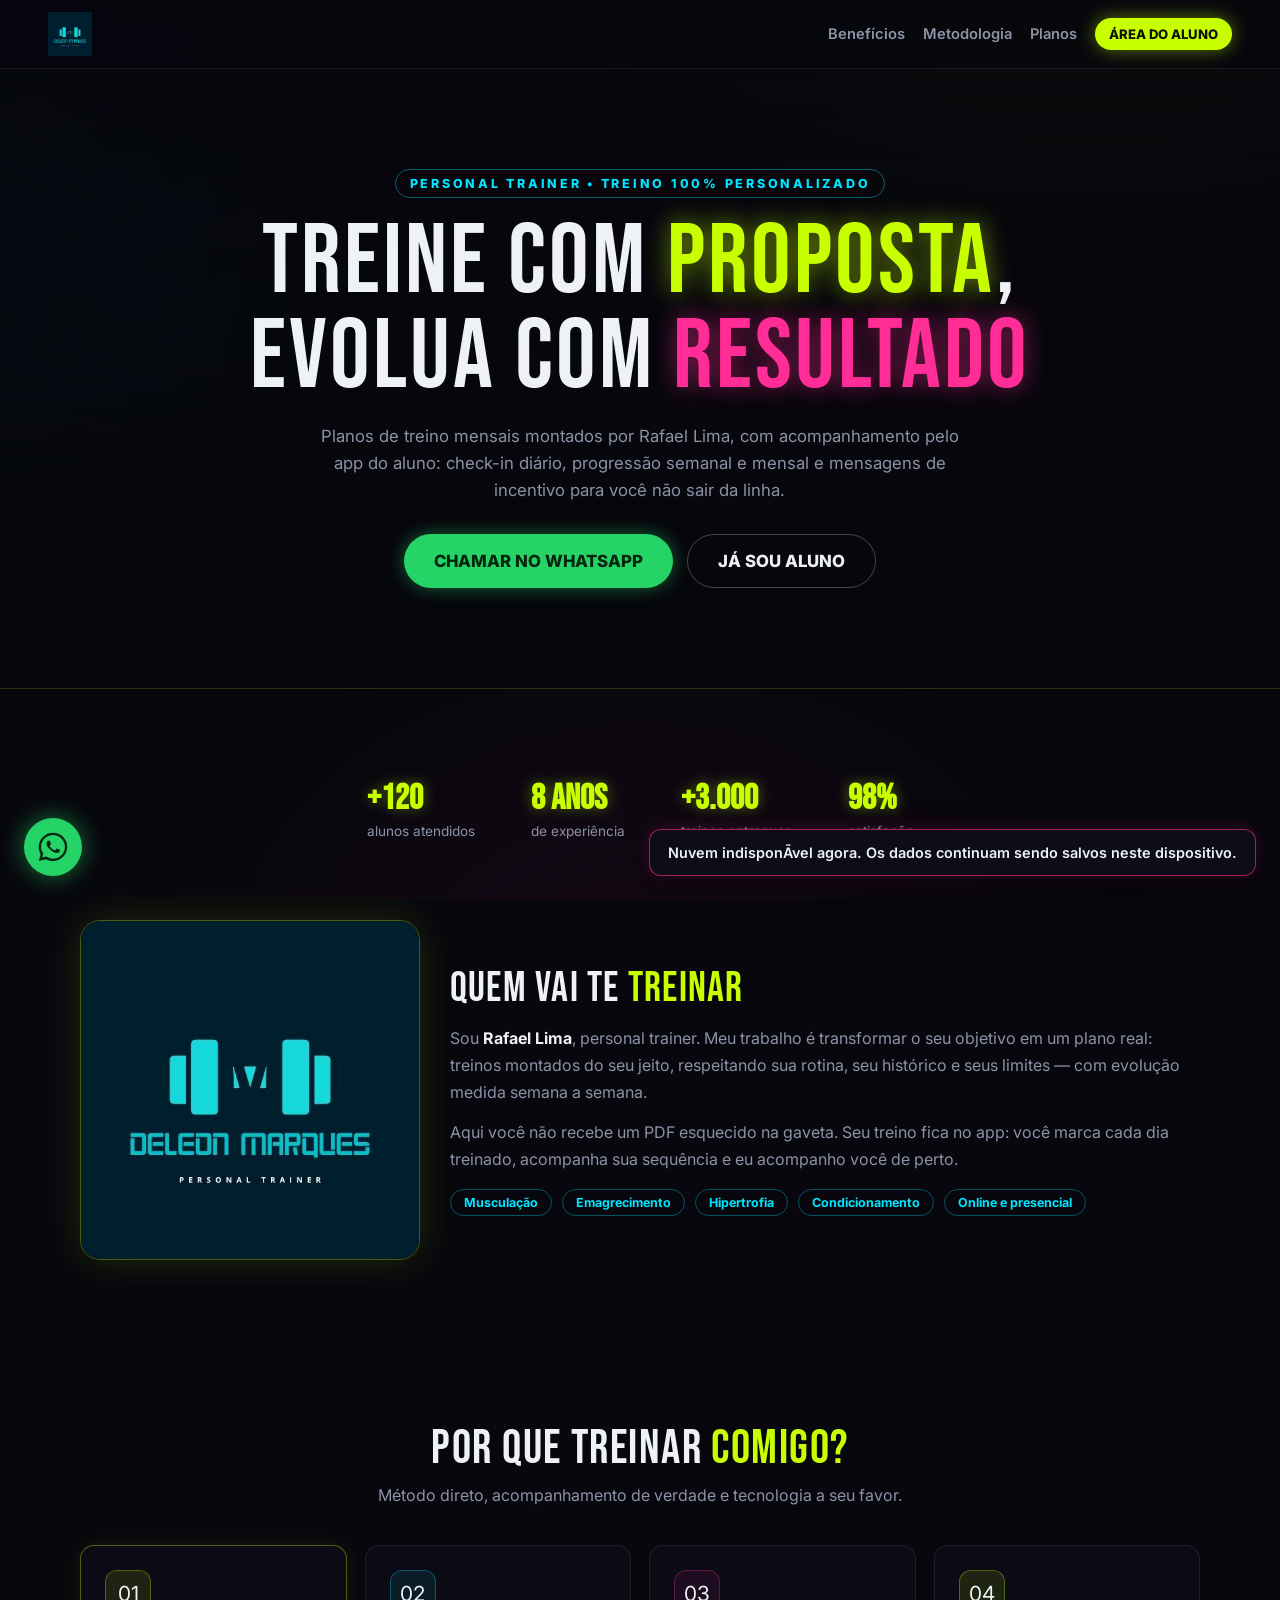
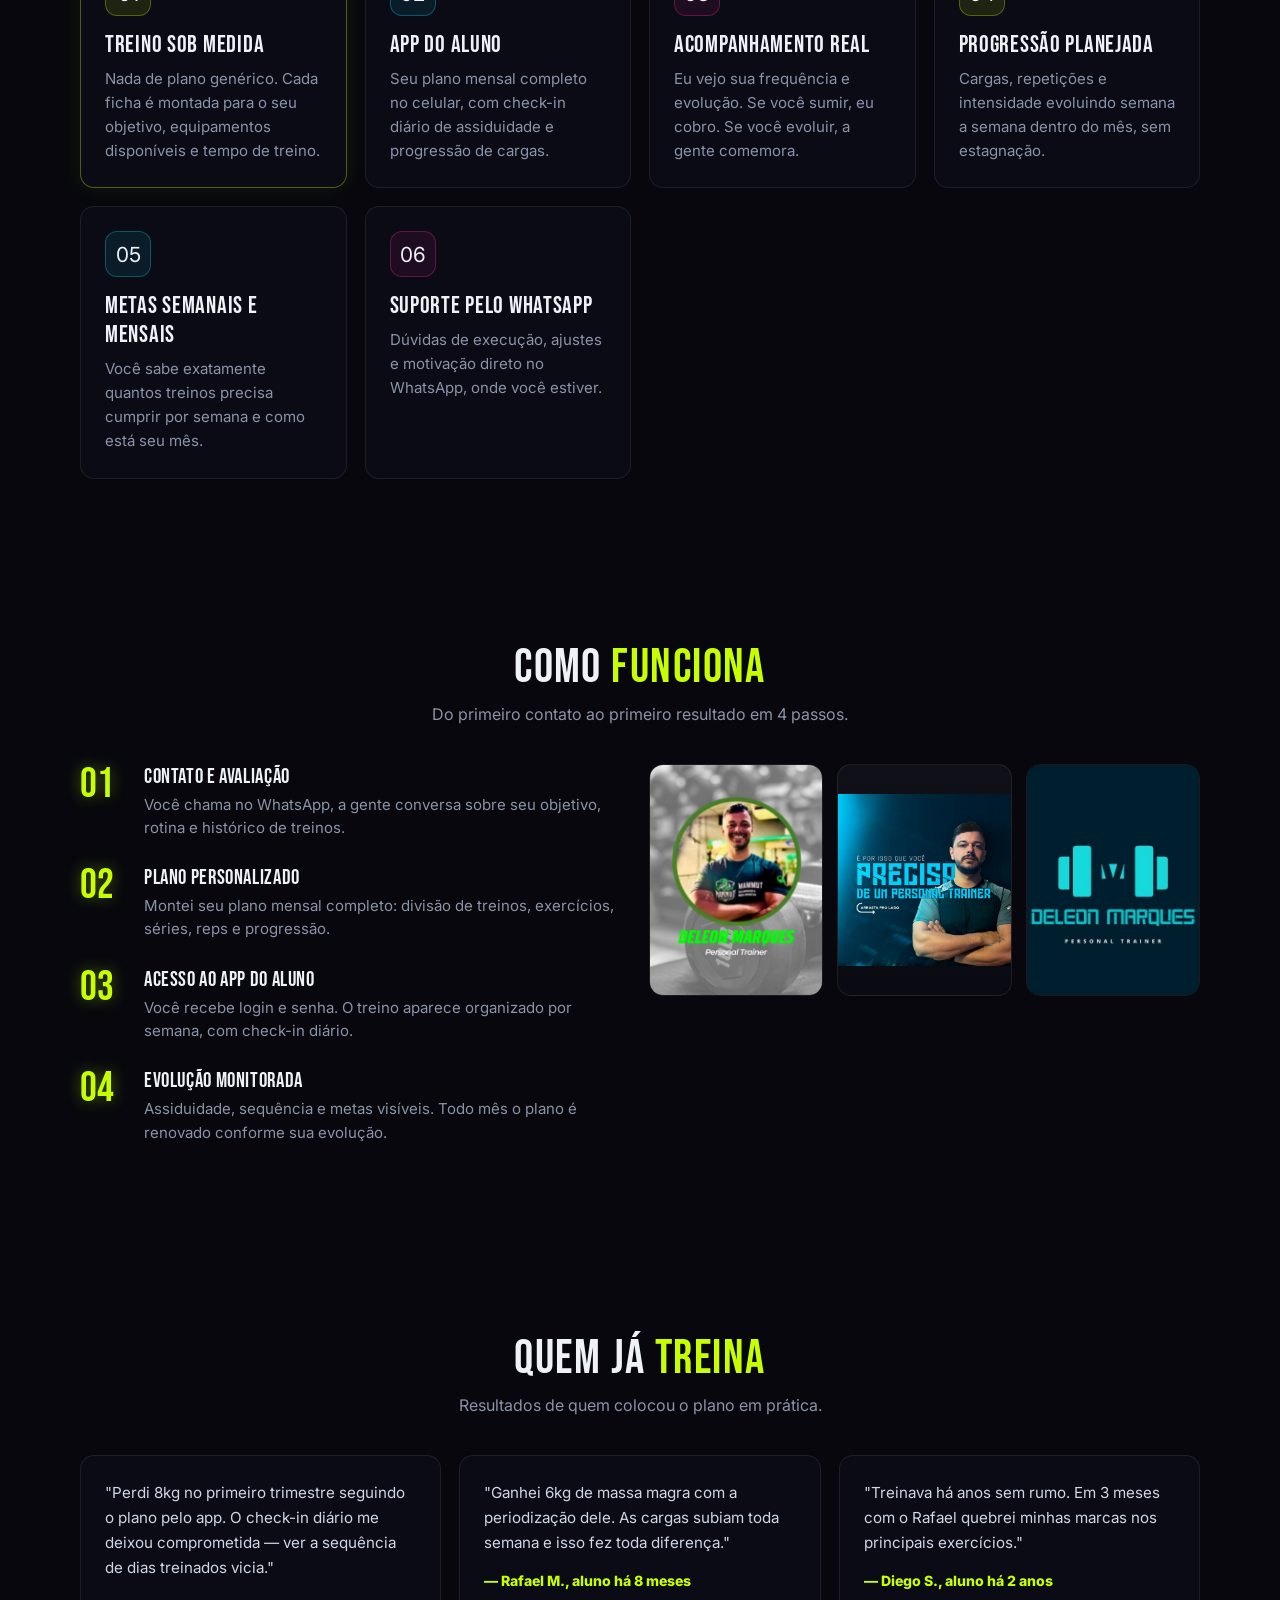
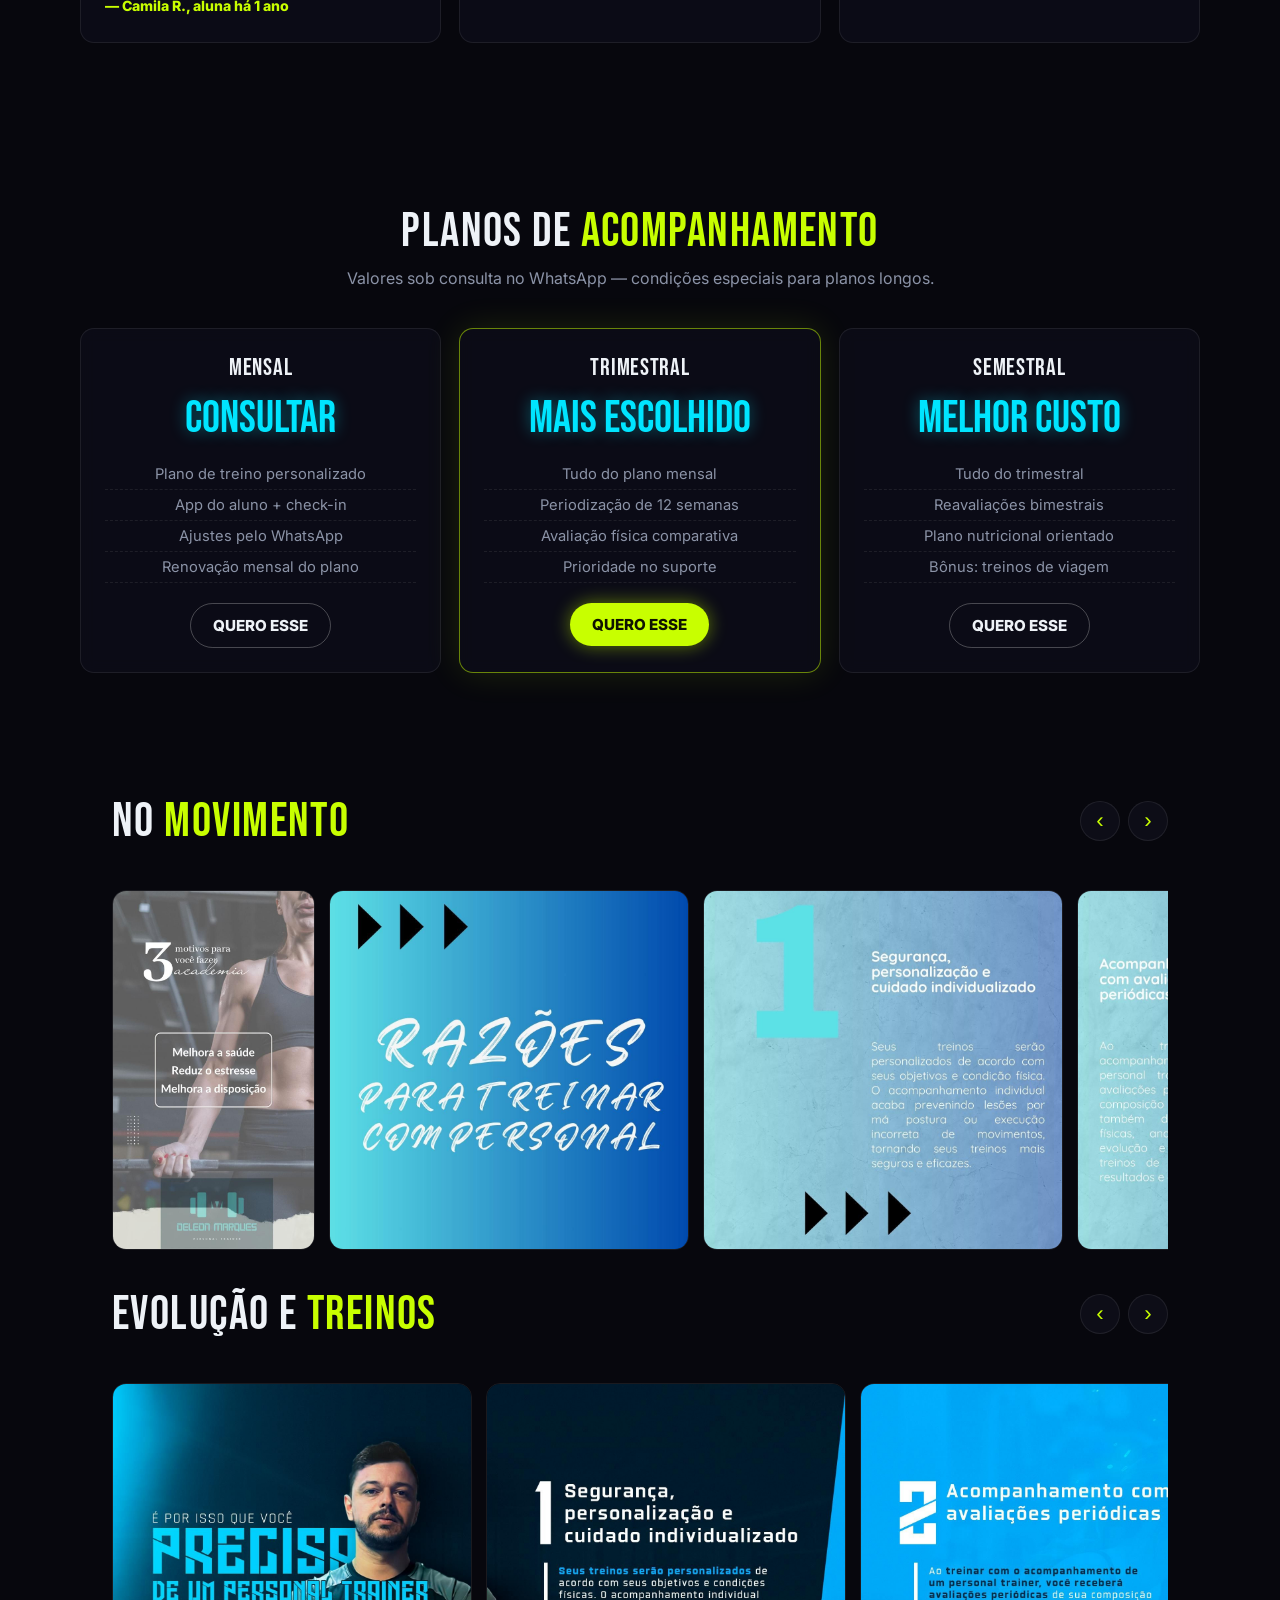
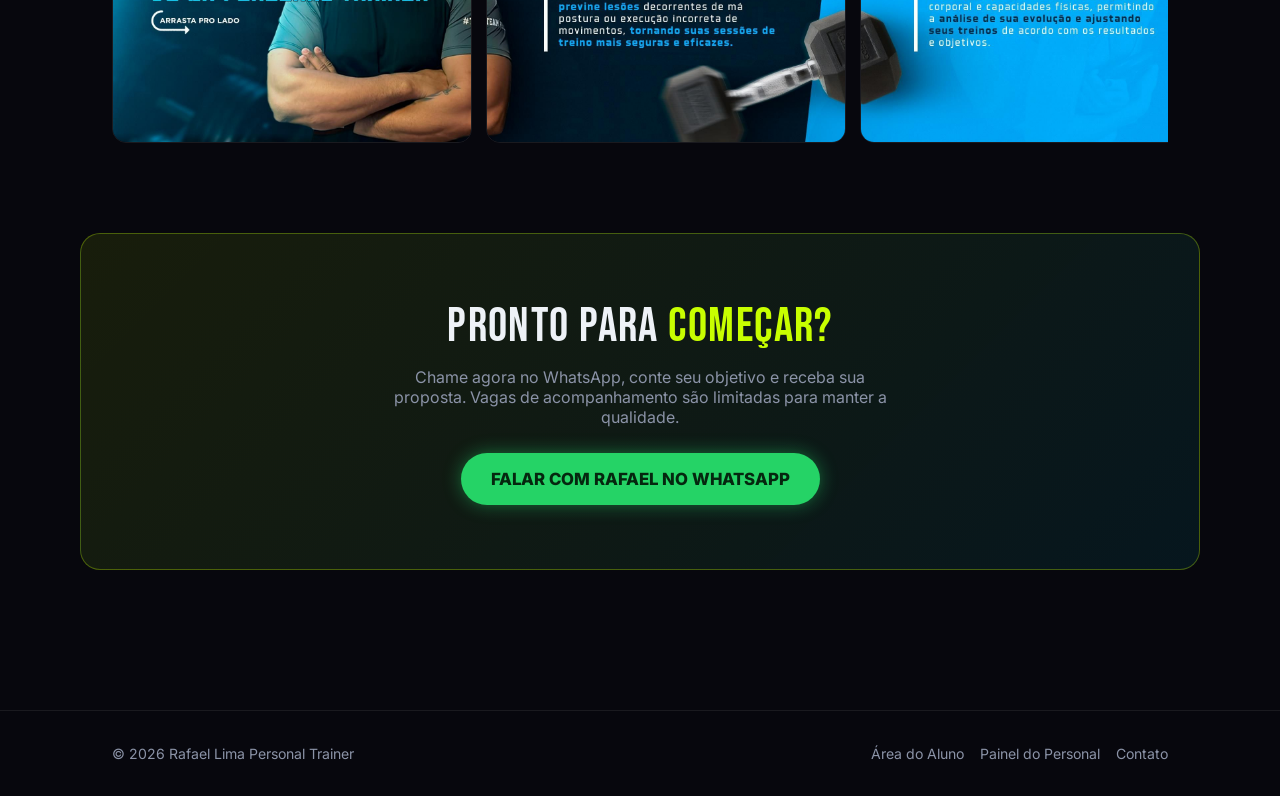
==== commit ff27d327: "Template genérico FitApp - remove marca Deleon, adiciona placeholders e instruções de reuso" ====
--- a/index.html
+++ b/index.html
@@ -4,7 +4,7 @@
   <meta charset="UTF-8">
   <meta name="viewport" content="width=device-width, initial-scale=1.0">
   <meta name="theme-color" content="#07070d">
-  <title>Deleon Marques | Personal Trainer - Treino personalizado com acompanhamento</title>
+  <title>Rafael Lima | Personal Trainer - Treino personalizado com acompanhamento</title>
   <link rel="icon" type="image/png" href="assets/logo.png">
   <link rel="manifest" href="manifest.json">
   <link rel="stylesheet" href="css/styles.css">
@@ -14,7 +14,7 @@
   <header class="topbar">
     <a class="brand" href="./">
       <img class="logo-img" src="assets/logo.png" alt="">
-      <span class="logo-text">DELEON<span>MARQUES</span></span>
+      <span class="logo-text">RAFAEL<span>LIMA</span></span>
     </a>
     <nav>
       <a class="nav-link" href="#beneficios">Benefícios</a>
@@ -30,7 +30,7 @@
         <span class="tag">Personal Trainer • Treino 100% personalizado</span>
         <h1>TREINE COM <span class="hl">PROPOSTA</span>,<br>EVOLUA COM <span class="hl2">RESULTADO</span></h1>
         <p class="sub">
-          Planos de treino mensais montados por Deleon Marques, com acompanhamento pelo app do aluno:
+          Planos de treino mensais montados por Rafael Lima, com acompanhamento pelo app do aluno:
           check-in diário, progressão semanal e mensal e mensagens de incentivo para você não sair da linha.
         </p>
         <div class="cta-row">
@@ -55,12 +55,12 @@
   <section class="block container" id="sobre">
     <div class="about-grid">
       <div class="about-photo">
-        <img src="assets/blog-personal.jpg" alt="Personal trainer Deleon Marques">
+        <img src="assets/blog-personal.jpg" alt="Personal trainer Rafael Lima">
       </div>
       <div class="about-txt">
         <h3>QUEM VAI TE <em>TREINAR</em></h3>
         <p>
-          Sou <b style="color:var(--text);">Deleon Marques</b>, personal trainer. Meu trabalho é transformar
+          Sou <b style="color:var(--text);">Rafael Lima</b>, personal trainer. Meu trabalho é transformar
           o seu objetivo em um plano real: treinos montados do seu jeito, respeitando sua rotina,
           seu histórico e seus limites — com evolução medida semana a semana.
         </p>
@@ -146,7 +146,7 @@
         <div class="gallery-strip" style="margin-top:0;">
           <img src="assets/foto-1.jpg" alt="Treino na academia">
           <img class="inteira" src="assets/foto-2.jpg" alt="Acompanhamento de treino">
-          <img src="assets/blog-personal.jpg" alt="Deleon Marques">
+          <img src="assets/blog-personal.jpg" alt="Rafael Lima">
         </div>
       </div>
     </div>
@@ -169,7 +169,7 @@
         <div class="who">— Rafael M., aluno há 8 meses</div>
       </div>
       <div class="quote">
-        "Treinava há anos sem rumo. Em 3 meses com o Deleon quebrei minhas marcas nos principais
+        "Treinava há anos sem rumo. Em 3 meses com o Rafael quebrei minhas marcas nos principais
         exercícios."
         <div class="who">— Diego S., aluno há 2 anos</div>
       </div>
@@ -265,14 +265,14 @@
         Vagas de acompanhamento são limitadas para manter a qualidade.
       </p>
       <a class="btn btn-wa btn-lg wa-link" href="#" target="_blank" rel="noopener">
-        FALAR COM DELEON NO WHATSAPP
+        FALAR COM RAFAEL NO WHATSAPP
       </a>
     </div>
   </section>
 
   <footer class="site">
     <div class="container row">
-      <div>© 2026 Deleon Marques Personal Trainer</div>
+      <div>© 2026 Rafael Lima Personal Trainer</div>
       <div style="display:flex;gap:16px;flex-wrap:wrap;">
         <a href="login.html">Área do Aluno</a>
         <a href="admin.html">Painel do Personal</a>
@@ -292,8 +292,8 @@
   <script>
     CloudReady(function () {
       var db = loadDB();
-      var num = (db.settings && db.settings.whatsapp) || '5555997135782';
-      var msg = encodeURIComponent('Olá Deleon! Vim pelo site e quero saber mais sobre os treinos personalizados.');
+      var num = (db.settings && db.settings.whatsapp) || '5511999999999';
+      var msg = encodeURIComponent('Olá Rafael! Vim pelo site e quero saber mais sobre os treinos personalizados.');
       document.querySelectorAll('.wa-link').forEach(function (a) {
         a.href = 'https://wa.me/' + num + '?text=' + msg;
       });
